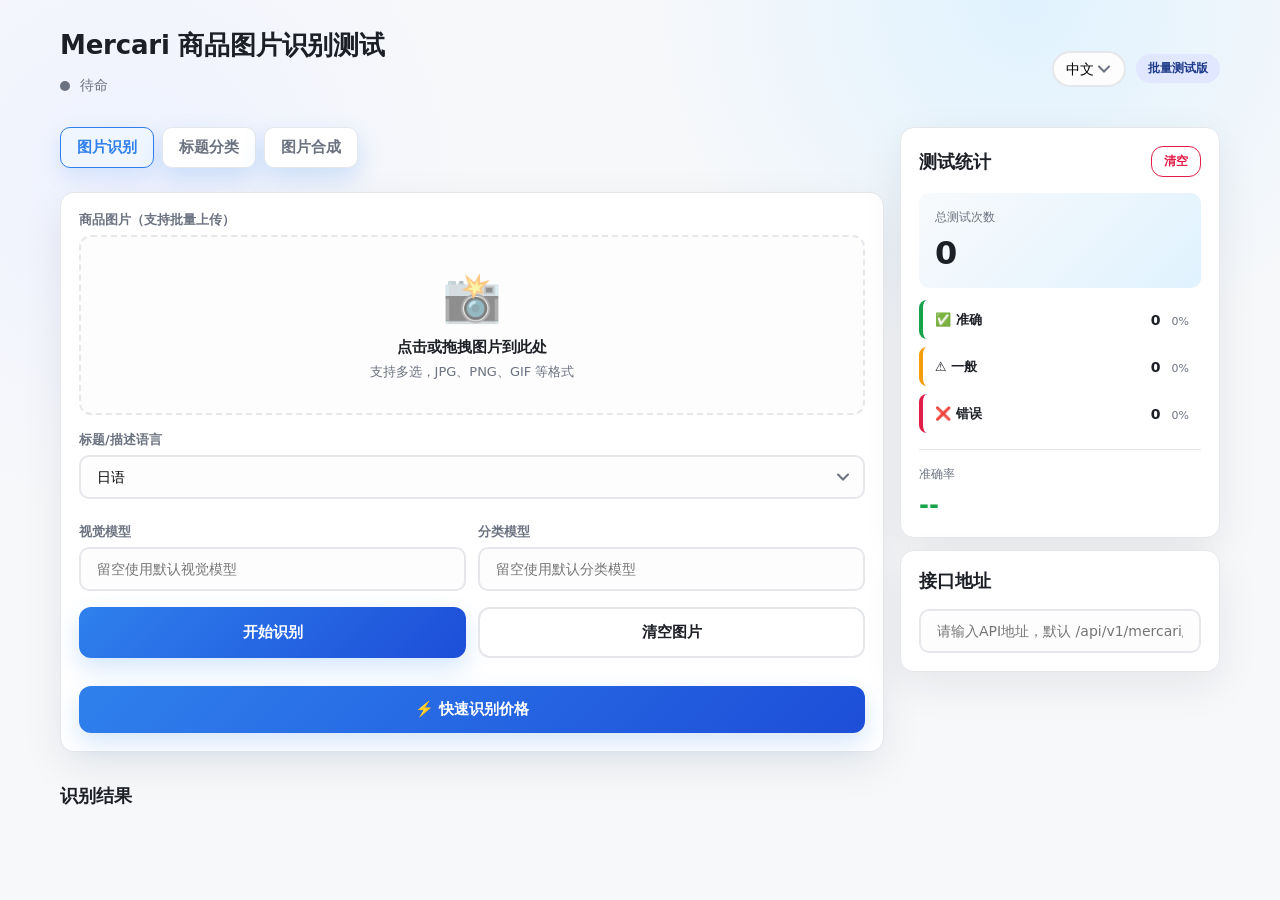
==== web/index.html @ 710b2f24 "feat: fast price-only API, server-hosted test UI, faster classification - Add a standalone price lin" ====
<!DOCTYPE html>
<html lang="ja">
  <head>
    <meta charset="UTF-8" />
    <meta name="viewport" content="width=device-width, initial-scale=1.0" />
    <title>Mercari 商品画像識別テスター</title>
    <style>
      :root {
        --bg: #f7f8fa;
        --card: #ffffff;
        --text: #1c1f25;
        --muted: #6b7280;
        --accent: #2f80ed;
        --border: #e5e7eb;
        --danger: #e11d48;
        --success: #16a34a;
        --warning: #f59e0b;
        --shadow: 0 14px 40px rgba(15, 23, 42, 0.08);
      }

      * {
        box-sizing: border-box;
      }

      body {
        margin: 0;
        background: radial-gradient(circle at 10% 20%, #eef2ff 0, transparent 25%),
          radial-gradient(circle at 80% 0%, #e0f2fe 0, transparent 28%),
          var(--bg);
        color: var(--text);
        font-family: "Inter", "Noto Sans JP", system-ui, -apple-system, sans-serif;
        min-height: 100vh;
      }

      .page {
        max-width: 1200px;
        margin: 0 auto;
        padding: 28px 20px 40px;
      }

      header {
        display: flex;
        justify-content: space-between;
        align-items: center;
        gap: 12px;
        margin-bottom: 18px;
        flex-wrap: wrap;
      }

      header > div:first-child {
        min-width: 0;
      }

      h1 {
        margin: 0;
        font-size: 26px;
        letter-spacing: -0.2px;
      }

      .pill {
        background: #e0e7ff;
        color: #1e3a8a;
        padding: 6px 12px;
        border-radius: 999px;
        font-size: 12px;
        font-weight: 600;
        letter-spacing: 0.1px;
      }

      .main-layout {
        display: grid;
        grid-template-columns: 1fr 320px;
        gap: 16px;
      }

      .main-layout > .grid {
        align-content: start;
      }

      @media (max-width: 1024px) {
        .main-layout {
          grid-template-columns: 1fr;
        }

        .stats-panel {
          position: static;
          top: auto;
        }

        .result-stats {
          gap: 6px 8px;
        }

        .result-stats > span {
          display: inline-flex;
          align-items: center;
          gap: 4px;
          padding: 4px 8px;
          background: #f1f5f9;
          border-radius: 6px;
          font-weight: 500;
          white-space: nowrap;
          line-height: 1.35;
        }
      }

      .card {
        background: var(--card);
        border: 1px solid var(--border);
        border-radius: 14px;
        padding: 18px;
        box-shadow: var(--shadow);
      }

      .tab-bar {
        display: flex;
        flex-wrap: wrap;
        gap: 8px;
        margin-bottom: 8px;
      }

      .tab-btn {
        border: 1px solid var(--border);
        background: white;
        color: var(--muted);
        padding: 10px 16px;
        border-radius: 10px;
        font-weight: 700;
        cursor: pointer;
        transition: all 0.15s ease;
        width: auto;
        flex: 0 0 auto;
        white-space: nowrap;
      }

      .tab-btn.active {
        border-color: var(--accent);
        color: var(--accent);
        background: #eff6ff;
        box-shadow: 0 8px 20px rgba(47, 128, 237, 0.15);
      }

      .tab-btn:hover {
        border-color: var(--accent);
        color: var(--accent);
      }

      .hidden {
        display: none !important;
      }

      .grid {
        display: grid;
        gap: 16px;
      }

      .controls {
        display: grid;
        grid-template-columns: 1fr;
        gap: 12px;
      }

      label {
        display: block;
        font-size: 13px;
        font-weight: 600;
        color: var(--muted);
        margin-bottom: 6px;
      }

      /* 改进的文件上传区域 - 支持批量 */
      .upload-area {
        position: relative;
        border: 2px dashed var(--border);
        border-radius: 12px;
        padding: 32px 20px;
        text-align: center;
        background: #fdfdfd;
        transition: all 0.2s ease;
        cursor: pointer;
      }

      .upload-area:hover {
        border-color: var(--accent);
        background: #f8faff;
      }

      .upload-area.drag-over {
        border-color: var(--accent);
        background: #eff6ff;
        transform: scale(1.02);
      }

      .upload-icon {
        font-size: 48px;
        margin-bottom: 12px;
        opacity: 0.5;
      }

      .upload-text {
        font-size: 15px;
        color: var(--text);
        font-weight: 600;
        margin-bottom: 6px;
      }

      .upload-hint {
        font-size: 13px;
        color: var(--muted);
      }

      input[type="file"] {
        position: absolute;
        inset: 0;
        opacity: 0;
        cursor: pointer;
      }

      /* 批量预览网格 */
      .preview-grid {
        display: grid;
        grid-template-columns: repeat(auto-fill, minmax(140px, 1fr));
        gap: 12px;
        max-height: 300px;
        overflow-y: auto;
        padding: 2px;
      }

      .preview-item {
        position: relative;
        border: 2px solid #e0f2fe;
        border-radius: 10px;
        overflow: hidden;
        background: white;
        transition: all 0.2s ease;
      }

      .preview-item:hover {
        transform: translateY(-2px);
        box-shadow: 0 4px 12px rgba(0, 0, 0, 0.1);
      }

      .preview-item.processing {
        border-color: var(--accent);
        animation: borderPulse 1.5s infinite;
      }

      .preview-item.success {
        border-color: var(--success);
      }

      .preview-item.error {
        border-color: var(--danger);
      }

      .structured-error { color: var(--danger); display: block; }
      .structured-error-header { font-weight: 600; margin-bottom: 6px; }
      .structured-error-details summary { cursor: pointer; font-size: 13px; color: var(--muted); margin-top: 4px; }
      .structured-error-details .attempt-row { font-family: ui-monospace, SFMono-Regular, Menlo, monospace; font-size: 12px; padding: 6px 0; border-bottom: 1px dashed var(--border); }
      .structured-error-details .attempt-row:last-child { border-bottom: none; }
      .structured-error-details .attempt-msg { color: var(--muted); margin-top: 2px; white-space: pre-wrap; word-break: break-word; }
      .attempt-kind.request_failed { color: var(--danger); }
      .attempt-kind.parse_failed { color: #d97706; }
      .attempt-kind.budget_exhausted { color: var(--muted); }
      .attempt-kind.ok { color: var(--success); }

      @keyframes borderPulse {
        0%, 100% { border-color: var(--accent); }
        50% { border-color: #93c5fd; }
      }

      .preview-item img {
        width: 100%;
        height: 140px;
        object-fit: cover;
      }

      .preview-item .info {
        padding: 8px;
        font-size: 11px;
        color: var(--muted);
        text-align: left;
        white-space: nowrap;
        overflow: hidden;
        text-overflow: ellipsis;
      }

      .preview-item .status-badge {
        position: absolute;
        top: 6px;
        right: 6px;
        padding: 4px 8px;
        border-radius: 6px;
        font-size: 11px;
        font-weight: 600;
        background: rgba(255, 255, 255, 0.95);
        box-shadow: 0 2px 8px rgba(0, 0, 0, 0.1);
      }

      .preview-item .remove-btn {
        position: absolute;
        top: 6px;
        left: 6px;
        width: 24px;
        height: 24px;
        padding: 0;
        border-radius: 50%;
        background: rgba(255, 255, 255, 0.95);
        color: var(--danger);
        font-size: 16px;
        line-height: 1;
        cursor: pointer;
        border: none;
        box-shadow: 0 2px 8px rgba(0, 0, 0, 0.1);
      }

      /* 改进的输入框样式 */
      select,
      input[type="text"] {
        width: 100%;
        padding: 12px 16px;
        border: 2px solid var(--border);
        border-radius: 10px;
        background: #fdfdfd;
        font-size: 14px;
        transition: all 0.2s ease;
        font-family: inherit;
      }

      select:focus,
      input[type="text"]:focus {
        outline: none;
        border-color: var(--accent);
        background-color: white;
        box-shadow: 0 0 0 3px rgba(47, 128, 237, 0.1);
      }

      select {
        appearance: none;
        background-image: url("data:image/svg+xml,%3Csvg width='12' height='8' viewBox='0 0 12 8' fill='none' xmlns='http://www.w3.org/2000/svg'%3E%3Cpath d='M1 1.5L6 6.5L11 1.5' stroke='%236b7280' stroke-width='2' stroke-linecap='round'/%3E%3C/svg%3E");
        background-repeat: no-repeat;
        background-position: right 14px center;
        padding-right: 40px;
      }

      button {
        width: 100%;
        border: none;
        background: linear-gradient(135deg, var(--accent), #1d4ed8);
        color: white;
        padding: 14px 16px;
        border-radius: 12px;
        font-size: 15px;
        font-weight: 700;
        cursor: pointer;
        transition: transform 0.08s ease, box-shadow 0.08s ease;
        box-shadow: 0 10px 25px rgba(47, 128, 237, 0.2);
      }

      button:disabled {
        opacity: 0.7;
        cursor: not-allowed;
      }

      button:not(:disabled):hover {
        transform: translateY(-2px);
        box-shadow: 0 12px 32px rgba(47, 128, 237, 0.28);
      }

      button.secondary {
        background: white;
        color: var(--text);
        border: 2px solid var(--border);
        box-shadow: none;
      }

      button.secondary:hover {
        background: #f8fafc;
      }

      /* 统计面板 */
      .stats-panel {
        position: sticky;
        top: 20px;
      }

      .stats-header {
        display: flex;
        justify-content: space-between;
        align-items: center;
        margin-bottom: 16px;
      }

      .stats-header h2 {
        margin: 0;
        font-size: 18px;
      }

      .clear-btn {
        width: auto;
        padding: 6px 12px;
        font-size: 12px;
        background: transparent;
        color: var(--danger);
        border: 1px solid var(--danger);
        box-shadow: none;
      }

      .stat-card {
        padding: 16px;
        border-radius: 10px;
        background: linear-gradient(135deg, #f8fafc 0%, #e0f2fe 100%);
        margin-bottom: 12px;
      }

      .stat-label {
        font-size: 12px;
        color: var(--muted);
        margin-bottom: 8px;
      }

      .stat-value {
        font-size: 32px;
        font-weight: 700;
        color: var(--text);
      }

      .stat-breakdown {
        display: grid;
        gap: 8px;
        margin-top: 12px;
      }

      .stat-item {
        display: flex;
        justify-content: space-between;
        align-items: center;
        padding: 10px 12px;
        background: white;
        border-radius: 8px;
        border-left: 4px solid;
      }

      .stat-item.accurate {
        border-left-color: var(--success);
      }

      .stat-item.moderate {
        border-left-color: var(--warning);
      }

      .stat-item.inaccurate {
        border-left-color: var(--danger);
      }

      .stat-item-label {
        font-size: 13px;
        font-weight: 600;
      }

      .stat-item-value {
        font-size: 14px;
        font-weight: 700;
      }

      .stat-item-percent {
        font-size: 11px;
        color: var(--muted);
        margin-left: 6px;
      }

      /* 进度条 */
      .progress-bar {
        width: 100%;
        height: 8px;
        background: #e5e7eb;
        border-radius: 999px;
        overflow: hidden;
        margin-top: 8px;
      }

      .progress-fill {
        height: 100%;
        background: linear-gradient(90deg, var(--accent), #1d4ed8);
        transition: width 0.3s ease;
      }

      /* 结果卡片 */
      .results-section {
        margin-top: 16px;
      }

      .result-card {
        border: 2px solid var(--border);
        border-radius: 12px;
        padding: 16px;
        margin-bottom: 12px;
        background: white;
        transition: all 0.2s ease;
      }

      .result-card:hover {
        box-shadow: 0 4px 12px rgba(0, 0, 0, 0.08);
      }

      .result-header {
        display: flex;
        gap: 16px;
        margin-bottom: 16px;
      }

      .result-image {
        width: 120px;
        height: 120px;
        border-radius: 8px;
        object-fit: cover;
        border: 2px solid #e5e7eb;
        flex-shrink: 0;
      }

      .result-meta {
        flex: 1;
      }

      .result-filename {
        font-size: 16px;
        font-weight: 600;
        margin-bottom: 8px;
        color: var(--text);
      }

      .result-stats {
        display: flex;
        flex-wrap: wrap;
        gap: 6px 16px;
        font-size: 12px;
        color: var(--muted);
        margin-bottom: 12px;
      }

      /* 结构化数据展示 */
      .result-structured {
        background: #f8fafc;
        border-radius: 10px;
        padding: 16px;
        margin-bottom: 12px;
      }

      .regenerate-panel {
        margin-top: 18px;
        padding-top: 18px;
        border-top: 1px solid var(--border);
        display: grid;
        gap: 12px;
      }

      .regenerate-panel textarea {
        width: 100%;
        min-height: 72px;
        resize: vertical;
        font-family: inherit;
        font-size: 13px;
        line-height: 1.5;
        border: 1px solid var(--border);
        border-radius: 8px;
        padding: 10px 12px;
        background: #fff;
        color: var(--text);
        display: block;
        margin-top: 4px;
      }

      .regenerate-actions {
        display: flex;
        align-items: center;
        gap: 12px;
        flex-wrap: wrap;
        margin-top: 2px;
      }

      .regenerate-actions button {
        width: auto;
      }

      .regenerate-message {
        font-size: 12px;
        color: var(--muted);
      }

      .regenerate-message.error {
        color: var(--danger);
      }

      .field-group {
        margin-bottom: 16px;
      }

      .field-group:last-child {
        margin-bottom: 0;
      }

      .field-label {
        font-size: 11px;
        font-weight: 700;
        color: var(--muted);
        text-transform: uppercase;
        letter-spacing: 0.5px;
        margin-bottom: 6px;
      }

      .field-value {
        font-size: 14px;
        color: var(--text);
        line-height: 1.6;
        background: white;
        padding: 10px 12px;
        border-radius: 6px;
        border: 1px solid var(--border);
      }

      .field-value.large {
        font-size: 18px;
        font-weight: 600;
      }

      .field-value.multiline {
        white-space: pre-wrap;
      }

      .description-sections {
        display: grid;
        gap: 10px;
      }

      .description-section {
        display: grid;
        gap: 6px;
      }

      .description-section .section-title {
        font-size: 11px;
        font-weight: 700;
        color: var(--muted);
        text-transform: uppercase;
        letter-spacing: 0.5px;
      }

      .tags-container {
        display: flex;
        flex-wrap: wrap;
        gap: 6px;
      }

      .tag {
        display: inline-block;
        padding: 6px 12px;
        background: white;
        border: 1px solid var(--border);
        border-radius: 6px;
        font-size: 13px;
        color: var(--text);
        max-width: 100%;
        overflow-wrap: anywhere;
      }

      .tag.primary {
        background: #dbeafe;
        border-color: #3b82f6;
        color: #1e40af;
        font-weight: 600;
      }

      /* 展开/收起按钮 */
      .toggle-json {
        display: inline-flex;
        align-items: center;
        gap: 6px;
        padding: 6px 12px;
        font-size: 12px;
        color: var(--accent);
        background: transparent;
        border: 1px solid var(--accent);
        border-radius: 6px;
        cursor: pointer;
        margin-bottom: 12px;
        width: auto;
        box-shadow: none;
      }

      .toggle-json:hover {
        background: #eff6ff;
      }

      .raw-json {
        display: none;
        font-family: "JetBrains Mono", monospace;
        font-size: 12px;
        background: #0b1220;
        color: #d7e1ff;
        padding: 12px;
        border-radius: 8px;
        max-height: 300px;
        overflow-y: auto;
        margin-top: 8px;
        line-height: 1.6;
      }

      .raw-json.show {
        display: block;
      }

      /* 文本域（合成 tab 使用） */
      textarea {
        width: 100%;
        padding: 10px 12px;
        font-size: 14px;
        font-family: inherit;
        color: var(--text);
        background: white;
        border: 1px solid var(--border);
        border-radius: 8px;
        resize: vertical;
        line-height: 1.5;
      }

      textarea:focus {
        outline: none;
        border-color: var(--accent);
        box-shadow: 0 0 0 3px rgba(47, 128, 237, 0.15);
      }

      /* 合成结果对比布局 */
      .showcase-compare {
        display: grid;
        grid-template-columns: 1fr 1fr;
        gap: 12px;
      }

      @media (max-width: 720px) {
        .showcase-compare {
          grid-template-columns: 1fr;
        }
      }

      .showcase-compare-tile {
        background: #f8fafc;
        border: 1px solid var(--border);
        border-radius: 10px;
        padding: 12px;
        text-align: center;
      }

      .showcase-compare-tile .label {
        font-size: 11px;
        font-weight: 700;
        color: var(--muted);
        text-transform: uppercase;
        letter-spacing: 0.5px;
        margin-bottom: 8px;
      }

      .showcase-compare-tile img {
        max-width: 100%;
        max-height: 380px;
        border-radius: 8px;
        background: white;
        border: 1px solid var(--border);
      }

      .showcase-compare-tile img.zoomable {
        cursor: zoom-in;
        transition: transform 0.18s ease, box-shadow 0.18s ease;
      }

      .showcase-compare-tile img.zoomable:hover {
        transform: translateY(-1px);
        box-shadow: 0 8px 22px rgba(15, 23, 42, 0.12);
      }

      .image-lightbox {
        position: fixed;
        inset: 0;
        background: rgba(15, 23, 42, 0.82);
        display: none;
        align-items: center;
        justify-content: center;
        z-index: 1000;
        padding: 24px;
        cursor: zoom-out;
        opacity: 0;
        transition: opacity 0.18s ease;
      }

      .image-lightbox.show {
        display: flex;
        opacity: 1;
      }

      .image-lightbox img {
        max-width: 100%;
        max-height: 100%;
        border-radius: 10px;
        box-shadow: 0 20px 60px rgba(0, 0, 0, 0.5);
        cursor: default;
      }

      .image-lightbox-close {
        position: absolute;
        top: 16px;
        right: 20px;
        width: 40px;
        height: 40px;
        border-radius: 50%;
        background: rgba(255, 255, 255, 0.12);
        color: white;
        border: none;
        font-size: 22px;
        line-height: 1;
        cursor: pointer;
        display: flex;
        align-items: center;
        justify-content: center;
        transition: background 0.15s ease;
      }

      .image-lightbox-close:hover {
        background: rgba(255, 255, 255, 0.24);
      }

      .showcase-meta-tags {
        display: flex;
        flex-wrap: wrap;
        gap: 6px;
        margin-top: 12px;
      }

      /* 评价按钮组 */
      .rating-section {
        border-top: 1px solid var(--border);
        padding-top: 16px;
        margin-top: 16px;
      }

      .rating-buttons {
        display: grid;
        grid-template-columns: repeat(3, 1fr);
        gap: 8px;
        margin-top: 8px;
      }

      .rating-btn {
        width: 100%;
        padding: 10px 12px;
        font-size: 13px;
        font-weight: 600;
        border-radius: 8px;
        border: 2px solid;
        background: white;
        cursor: pointer;
        transition: all 0.2s ease;
      }

      .rating-btn.accurate {
        border-color: var(--success);
        color: var(--success);
      }

      .rating-btn.accurate:hover,
      .rating-btn.accurate.active {
        background: var(--success);
        color: white;
      }

      .rating-btn.moderate {
        border-color: var(--warning);
        color: var(--warning);
      }

      .rating-btn.moderate:hover,
      .rating-btn.moderate.active {
        background: var(--warning);
        color: white;
      }

      .rating-btn.inaccurate {
        border-color: var(--danger);
        color: var(--danger);
      }

      .rating-btn.inaccurate:hover,
      .rating-btn.inaccurate.active {
        background: var(--danger);
        color: white;
      }

      .spinner {
        display: inline-block;
        width: 16px;
        height: 16px;
        border: 3px solid rgba(255, 255, 255, 0.3);
        border-top-color: white;
        border-radius: 50%;
        animation: spin 0.8s linear infinite;
      }

      @keyframes spin {
        to { transform: rotate(360deg); }
      }

      .status {
        display: flex;
        align-items: center;
        gap: 10px;
        font-size: 14px;
        color: var(--muted);
      }

      .dot {
        width: 10px;
        height: 10px;
        border-radius: 50%;
        background: var(--muted);
        transition: all 0.3s ease;
      }

      .dot.live {
        background: var(--accent);
        box-shadow: 0 0 12px rgba(47, 128, 237, 0.6);
        animation: pulse 1.2s ease-in-out infinite;
      }

      @keyframes pulse {
        0%, 100% {
          transform: scale(0.95);
          opacity: 0.7;
        }
        50% {
          transform: scale(1.3);
          opacity: 1;
        }
      }

      .controls-row {
        display: grid;
        grid-template-columns: repeat(auto-fit, minmax(220px, 1fr));
        gap: 12px;
      }

      .models-row {
        display: grid;
        grid-template-columns: repeat(auto-fit, minmax(220px, 1fr));
        gap: 12px;
        margin-top: 8px;
      }

      @media (max-width: 640px) {
        .page {
          padding: 16px 12px 32px;
        }

        h1 {
          font-size: 20px;
        }

        header {
          margin-bottom: 12px;
        }

        .card {
          padding: 14px;
          border-radius: 12px;
        }

        .tab-btn {
          padding: 8px 12px;
          font-size: 13px;
        }

        .controls-row,
        .models-row {
          grid-template-columns: 1fr;
        }

        .upload-area {
          padding: 22px 14px;
        }

        .upload-icon {
          font-size: 36px;
          margin-bottom: 8px;
        }

        .upload-text {
          font-size: 14px;
        }

        .preview-grid {
          grid-template-columns: repeat(auto-fill, minmax(108px, 1fr));
          gap: 8px;
        }

        .preview-item img {
          height: 108px;
        }

        .result-card {
          padding: 14px;
        }

        .result-header {
          gap: 12px;
          margin-bottom: 12px;
        }

        .result-image {
          width: 84px;
          height: 84px;
          border-radius: 8px;
        }

        .result-filename {
          font-size: 14px;
          word-break: break-all;
        }

        .result-structured {
          padding: 12px;
        }

        .field-value {
          font-size: 13px;
          padding: 9px 10px;
        }

        .field-value.large {
          font-size: 16px;
        }

        .rating-btn {
          padding: 9px 4px;
          font-size: 12px;
        }

        .stat-value {
          font-size: 26px;
        }

        .stats-header h2 {
          font-size: 16px;
        }
      }
    </style>
  </head>
  <body>
    <div class="page">
      <header>
        <div>
          <h1 id="page-title">Mercari 商品图片识别测试</h1>
          <p class="status">
            <span class="dot" id="status-dot"></span>
            <span id="status-text">待命</span>
          </p>
        </div>
        <div style="display: flex; align-items: center; gap: 10px;">
          <div>
            <select id="ui-language" style="width: auto; padding: 8px 30px 8px 12px; border-radius: 999px;">
              <option value="zh" selected>中文</option>
              <option value="ja">日语</option>
            </select>
          </div>
          <span class="pill" id="beta-pill">批量测试版</span>
        </div>
      </header>

      <div class="main-layout">
        <!-- 左侧主要内容 -->
        <div class="grid">
          <div class="tab-bar">
            <button class="tab-btn active" id="tab-image">图片识别</button>
            <button class="tab-btn" id="tab-title">标题分类</button>
            <button class="tab-btn" id="tab-showcase">图片合成</button>
          </div>

          <div class="card grid" id="image-card">
            <!-- 批量文件上传 -->
            <div>
              <label id="upload-label">商品图片（支持批量上传）</label>
              <div class="upload-area" id="upload-area">
                <div class="upload-icon">📸</div>
                <div class="upload-text" id="upload-text">点击或拖拽图片到此处</div>
                <div class="upload-hint" id="upload-hint">支持多选，JPG、PNG、GIF 等格式</div>
                <input type="file" id="image" accept="image/*" multiple />
              </div>
            </div>

            <!-- 批量预览 -->
            <div id="preview-container" style="display: none">
              <label id="preview-label">已选择 <span id="file-count">0</span> 张图片</label>
              <div class="preview-grid" id="preview-grid"></div>
            </div>

            <!-- 配置选项 -->
            <div class="controls-row">
              <div>
                <label for="language" id="output-language-label">标题/描述语言</label>
                <select id="language">
                  <option value="ja" selected id="lang-opt-ja">日语</option>
                  <option value="en" id="lang-opt-en">英语</option>
                  <option value="zh" id="lang-opt-zh">简体中文</option>
                </select>
              </div>
            </div>

            <div class="models-row">
              <div>
                <label for="vision-model" id="vision-model-label">视觉模型</label>
                <input type="text" id="vision-model" value="" placeholder="留空使用默认视觉模型" />
              </div>
              <div>
                <label for="category-model" id="category-model-label">分类模型</label>
                <input type="text" id="category-model" value="" placeholder="留空使用默认分类模型" />
              </div>
            </div>

            <!-- 操作按钮 -->
            <div style="display: grid; grid-template-columns: 1fr 1fr; gap: 12px;">
              <button id="submit-btn">
                <span id="button-text">开始识别</span>
              </button>
              <button class="secondary" id="clear-files-btn">清空图片</button>
            </div>
            <button id="price-btn" style="width: 100%; margin-top: 12px;">
              <span id="price-button-text">⚡ 快速识别价格</span>
            </button>

            <!-- 进度显示 -->
            <div id="progress-section" style="display: none;">
              <label id="progress-label">处理进度</label>
              <div style="display: flex; justify-content: space-between; font-size: 13px; margin-bottom: 8px;">
                <span id="progress-text">0 / 0</span>
                <span id="progress-percent">0%</span>
              </div>
              <div class="progress-bar">
                <div class="progress-fill" id="progress-fill" style="width: 0%"></div>
              </div>
            </div>
          </div>

          <div class="card grid hidden" id="title-card">
            <div style="display: flex; justify-content: space-between; align-items: center; gap: 12px;">
              <h2 id="title-card-heading" style="margin: 0; font-size: 18px;">商品标题分类测试</h2>
              <span class="pill" id="title-card-pill">NEW</span>
            </div>

            <div class="controls-row">
              <div>
                <label for="title-input" id="title-input-label">商品标题</label>
                <input type="text" id="title-input" placeholder="タイトルを入力してください" />
              </div>
              <div>
                <label for="title-language" id="title-language-label">标题语言</label>
                <select id="title-language">
                  <option value="ja" selected id="title-lang-ja">日语</option>
                  <option value="en" id="title-lang-en">英语</option>
                  <option value="zh" id="title-lang-zh">中文</option>
                </select>
              </div>
            </div>

            <div class="controls-row">
              <div>
                <label for="image-url" id="image-url-label">图片 URL（可选，用于兜底）</label>
                <input type="text" id="image-url" placeholder="https://example.com/item.jpg" />
              </div>
              <div>
                <label for="title-api-endpoint" id="title-api-label">接口地址</label>
                <input
                  type="text"
                  id="title-api-endpoint"
                  value=""
                  placeholder="默认 /api/v1/mercari/title/analyze"
                />
              </div>
            </div>

            <div style="display: grid; grid-template-columns: 1fr 1fr; gap: 12px;">
              <button id="title-submit-btn">
                <span id="title-button-text">发送请求</span>
              </button>
              <button class="secondary" id="title-clear-btn">重置</button>
            </div>

            <div class="results-section" style="margin-top: 10px;">
              <h3 id="title-result-heading" style="margin: 0 0 8px 0;">分类结果</h3>
              <div id="title-result"></div>
            </div>
          </div>

          <div class="card grid hidden" id="showcase-card">
            <div style="display: flex; justify-content: space-between; align-items: center; gap: 12px;">
              <h2 id="showcase-card-heading" style="margin: 0; font-size: 18px;">商品效果展示图生成</h2>
              <span class="pill" id="showcase-card-pill">图生图</span>
            </div>

            <div>
              <label id="showcase-upload-label">商品原图（单张）</label>
              <div class="upload-area" id="showcase-upload-area">
                <div class="upload-icon">🎨</div>
                <div class="upload-text" id="showcase-upload-text">点击或拖拽商品图到此处</div>
                <div class="upload-hint" id="showcase-upload-hint">仅支持单张图片，JPG/PNG/WEBP</div>
                <input type="file" id="showcase-image" accept="image/*" />
              </div>
            </div>

            <div id="showcase-preview-container" style="display: none">
              <label id="showcase-preview-label">原图预览</label>
              <div class="preview-grid" id="showcase-preview-grid" style="grid-template-columns: 200px;"></div>
            </div>

            <div>
              <label for="showcase-prompt-hint" id="showcase-prompt-hint-label">提示词补充（可选）</label>
              <textarea id="showcase-prompt-hint" rows="3" placeholder="例如：sunlit Tokyo street, golden hour"></textarea>
            </div>

            <div class="controls-row">
              <div>
                <label for="showcase-api-endpoint" id="showcase-api-label">接口地址</label>
                <input type="text" id="showcase-api-endpoint" value="" placeholder="默认 /api/v1/showcase/generate" />
              </div>
              <div>
                <label for="showcase-model-input" id="showcase-model-input-label">合成模型（留空使用默认）</label>
                <input type="text" id="showcase-model-input" placeholder="留空使用服务端默认模型" />
              </div>
            </div>

            <div style="display: grid; grid-template-columns: 1fr 1fr; gap: 12px;">
              <button id="showcase-submit-btn">
                <span id="showcase-button-text">开始生成</span>
              </button>
              <button class="secondary" id="showcase-clear-btn">重置</button>
            </div>

            <div class="results-section" style="margin-top: 10px;">
              <h3 id="showcase-result-heading" style="margin: 0 0 8px 0;">合成结果</h3>
              <div id="showcase-result"></div>
            </div>
          </div>

          <!-- 结果列表 -->
          <div class="results-section" id="image-results-section">
            <h2 id="results-title" style="margin: 0 0 12px 0; font-size: 18px;">识别结果</h2>
            <div id="results-list"></div>
          </div>
        </div>

        <!-- 右侧统计面板 -->
        <div class="stats-panel">
          <div class="card">
            <div class="stats-header">
              <h2 id="stats-title">测试统计</h2>
              <button class="clear-btn" id="clear-stats-btn">清空</button>
            </div>

            <div class="stat-card">
              <div class="stat-label" id="total-tests-label">总测试次数</div>
              <div class="stat-value" id="total-count">0</div>
            </div>

            <div class="stat-breakdown">
              <div class="stat-item accurate">
                <span class="stat-item-label" id="accurate-label">✅ 准确</span>
                <div>
                  <span class="stat-item-value" id="accurate-count">0</span>
                  <span class="stat-item-percent" id="accurate-percent">0%</span>
                </div>
              </div>
              <div class="stat-item moderate">
                <span class="stat-item-label" id="moderate-label">⚠️ 一般</span>
                <div>
                  <span class="stat-item-value" id="moderate-count">0</span>
                  <span class="stat-item-percent" id="moderate-percent">0%</span>
                </div>
              </div>
              <div class="stat-item inaccurate">
                <span class="stat-item-label" id="inaccurate-label">❌ 错误</span>
                <div>
                  <span class="stat-item-value" id="inaccurate-count">0</span>
                  <span class="stat-item-percent" id="inaccurate-percent">0%</span>
                </div>
              </div>
            </div>

            <div style="margin-top: 16px; padding-top: 16px; border-top: 1px solid var(--border);">
              <div class="stat-label" id="accuracy-label">准确率</div>
              <div class="stat-value" style="font-size: 24px; color: var(--success);" id="accuracy-rate">--</div>
            </div>
          </div>

          <div class="card" style="margin-top: 12px;">
            <div class="stats-header">
              <h2 id="api-title">接口地址</h2>
            </div>
            <input
              type="text"
              id="api-endpoint"
              value=""
              placeholder="请输入API地址，默认 /api/v1/mercari/image/analyze"
            />
          </div>
        </div>
      </div>
    </div>

    <script>
      const translations = {
        zh: {
          documentTitle: "Mercari 商品图片识别测试",
          pageTitle: "Mercari 商品图片识别测试",
          betaPill: "批量测试版",
          uiLanguageLabel: "界面语言",
          uiLangZh: "中文",
          uiLangJa: "日语",
          statusIdle: "待命",
          statusProcessing: "批量处理中...",
          statusDone: "完成",
          uploadLabel: "商品图片（支持批量上传）",
          uploadText: "点击或拖拽图片到此处",
          uploadHint: "支持多选，JPG、PNG、GIF 等格式",
          previewLabel: "已选择 {count} 张图片",
          outputLanguageLabel: "标题/描述语言",
          outputLangJa: "日语",
          outputLangEn: "英语",
          outputLangZh: "简体中文",
          visionModelLabel: "视觉模型",
          visionModelPlaceholder: "留空使用默认视觉模型",
          categoryModelLabel: "分类模型",
          categoryModelPlaceholder: "留空使用默认分类模型",
          startButton: "开始识别",
          clearImages: "清空图片",
          priceButton: "⚡ 快速识别价格",
          pricingButton: "识别价格中...",
          progressLabel: "处理进度",
          resultsTitle: "识别结果",
          statsTitle: "测试统计",
          clearStats: "清空",
          totalTestsLabel: "总测试次数",
          statAccurate: "✅ 准确",
          statModerate: "⚠️ 一般",
          statInaccurate: "❌ 错误",
          accuracyLabel: "准确率",
          apiTitle: "接口地址",
          apiPlaceholder: "请输入API地址，默认 /api/v1/mercari/image/analyze",
          alertNoFiles: "请先选择图片",
          alertNoEndpoint: "请填写接口地址",
          uploadCompressed: "已压缩上传：{uploadSize}（原始 {originalSize}）",
          processingButton: "处理中...",
          statusBadgeProcessing: "处理中...",
          badgeSuccess: "✓ 完成",
          badgeFail: "✗ 失败",
          badgeError: "✗ 错误",
          statusProcessingText: "批量处理中...",
          statusDoneText: "完成",
          resultSuccess: "成功",
          resultFail: "失败",
          fieldStatus: "状态",
          productDataPending: "商品数据仍在生成中，正在轮询完整结果...",
          timingTotal: "总耗时",
          timingPrice: "价格接口",
          timingClassification: "分类接口",
          timingProductData: "商品数据接口",
          timingProductDataPrimary: "主模型耗时",
          timingProductDataFallback: "保底模型耗时",
          productDataSourceLabel: "商品数据来源",
          productDataSourcePrimary: "主模型",
          productDataSourceFallback: "保底模型",
          regenerateNotesLabel: "重新生成补充信息",
          regenerateNotesPlaceholder: "例如：成色为目立つ傷なし、明らか同款、意大利真皮、关键词等",
          regenerateButton: "重新生成商品数据",
          regeneratingButton: "重新生成中...",
          regenerateSuccess: "已更新商品数据",
          regenerateError: "重新生成失败",
          regenerateNoFiles: "缺少原始上传图片，无法重新生成",
          fieldTitle: "📝 标题",
          fieldDescription: "📄 描述",
          descSectionDetails: "商品详情",
          descSectionIntro: "商品介绍 / 型号说明",
          descSectionRecommendation: "推荐语",
          descSectionKeywords: "搜索关键词",
          descDetailBrand: "品牌",
          descDetailProductName: "商品名",
          descDetailModelNumber: "型号",
          descDetailTarget: "适用对象",
          descDetailColor: "颜色",
          descDetailSize: "尺寸",
          descDetailWeight: "重量",
          descDetailCondition: "成色",
          descEmpty: "—",
          fieldCategory: "🏷️ 分类",
          fieldBestCategory: "🏷️ 最佳分类路径",
          fieldCategoryCandidates: "🏷️ 分类候选",
          unknownCategory: "未知分类",
          idRakuten: "Rakuten ID",
          idMercari: "Mercari ID",
          idRakuma: "Rakuma ID",
          idZenplus: "ZenPlus ID",
          pathMercari: "Mercari Path",
          pathRakuma: "Rakuma Path",
          pathZenplus: "ZenPlus Path",
          fieldBrand: "🔖 品牌",
          unknownBrand: "未知品牌",
          fieldPriceSingle: "💰 建议价格",
          fieldImagePrice: "💰 图片标价",
          fieldImageTaxIncludedPrice: "💰 图片税后价",
          fieldPriceList: "💰 价格预测",
          priceCandidateLabel: "候选",
          priceNone: "暂无价格",
          priceFailed: "预测失败或无结果",
          fieldCondition: "📦 商品状态",
          fieldShipping: "🚚 配送方式",
          noStructuredData: "无结构化数据",
          toggleShowJson: "查看原始 JSON",
          toggleHideJson: "隐藏原始 JSON",
          tabImage: "图片识别",
          tabTitle: "标题分类",
          ratingLabel: "评价识别结果：",
          ratingAccurate: "✅ 准确",
          ratingModerate: "⚠️ 一般",
          ratingInaccurate: "❌ 错误",
          confirmClearStats: "确定要清空所有测试统计数据吗？",
          warnDefaults: "无法获取默认模型",
          jsonParseFailed: "JSON parse failed",
          titleCardHeading: "商品标题分类测试",
          titleCardPill: "标题→分类",
          titleInputLabel: "商品标题",
          titleInputPlaceholder: "请输入商品标题",
          titleLanguageLabel: "标题语言",
          titleImageUrlLabel: "图片 URL（可选，用于兜底）",
          titleImageUrlPlaceholder: "https://example.com/item.jpg",
          titleApiLabel: "接口地址",
          titleApiPlaceholder: "默认 /api/v1/mercari/title/analyze",
          titleSubmitButton: "发送请求",
          titleProcessingButton: "请求中...",
          titleClearButton: "重置",
          titleResultHeading: "分类结果",
          titleBestPath: "🏷️ 最佳分类路径",
          titleAlternatives: "候选分类路径",
          titleNoAlternatives: "暂无候选",
          alertNoTitle: "请填写商品标题",
          titleError: "请求失败",
          tabShowcase: "图片合成",
          showcaseCardHeading: "商品效果展示图生成",
          showcaseCardPill: "图生图",
          showcaseUploadLabel: "商品原图（单张）",
          showcaseUploadText: "点击或拖拽商品图到此处",
          showcaseUploadHint: "仅支持单张图片，JPG/PNG/WEBP",
          showcasePreviewLabel: "原图预览",
          showcasePromptHintLabel: "提示词补充（可选）",
          showcasePromptHintPlaceholder: "例如：sunlit Tokyo street, golden hour",
          showcaseApiLabel: "接口地址",
          showcaseApiPlaceholder: "默认 /api/v1/showcase/generate",
          showcaseModelLabel: "合成模型（留空使用默认）",
          showcaseModelPlaceholder: "留空使用服务端默认模型",
          showcaseSubmitButton: "开始生成",
          showcaseProcessingButton: "生成中...",
          showcaseClearButton: "重置",
          showcaseResultHeading: "合成结果",
          showcaseAlertNoFile: "请先选择一张商品图",
          showcaseLabelOriginal: "原图",
          showcaseLabelGenerated: "合成图",
          showcaseFieldRequestId: "请求 ID",
          showcaseFieldModel: "模型",
          showcaseFieldLatency: "耗时",
          showcaseFieldRetry: "重试次数",
          showcaseFieldMimeType: "图片类型",
          showcaseFieldOutputSize: "图片大小",
          showcaseFieldCreatedAt: "创建时间",
          showcaseFieldPromptHint: "提示词补充",
          showcaseShowFinalPrompt: "查看完整提示词",
          showcaseHideFinalPrompt: "隐藏完整提示词",
          showcaseFinalPrompt: "完整提示词",
          showcaseEmptyResult: "暂无生成结果，请上传图片后点击开始生成",
          showcaseFailureTitle: "生成失败",
          showcaseFieldErrorCode: "错误码",
          showcaseFieldErrorMessage: "错误信息"
        },
        ja: {
          documentTitle: "メルカリ商品画像識別テスター",
          pageTitle: "メルカリ商品画像識別テスト",
          betaPill: "バッチテスト版",
          uiLanguageLabel: "UI言語",
          uiLangZh: "中国語",
          uiLangJa: "日本語",
          statusIdle: "待機中",
          statusProcessing: "一括処理中...",
          statusDone: "完了",
          uploadLabel: "商品画像（複数アップロード対応）",
          uploadText: "ここをクリックまたはドラッグ＆ドロップ",
          uploadHint: "複数選択可。JPG/PNG/GIF などに対応",
          previewLabel: "選択中 {count} 枚",
          outputLanguageLabel: "タイトル/説明の言語",
          outputLangJa: "日本語",
          outputLangEn: "英語",
          outputLangZh: "中国語（簡体字）",
          visionModelLabel: "ビジョンモデル",
          visionModelPlaceholder: "空欄なら既定モデルを使用",
          categoryModelLabel: "カテゴリモデル",
          categoryModelPlaceholder: "空欄なら既定モデルを使用",
          startButton: "解析を開始",
          clearImages: "画像をクリア",
          priceButton: "⚡ 価格だけ高速取得",
          pricingButton: "価格を取得中...",
          progressLabel: "処理進捗",
          resultsTitle: "解析結果",
          statsTitle: "テスト統計",
          clearStats: "リセット",
          totalTestsLabel: "テスト合計回数",
          statAccurate: "✅ 正確",
          statModerate: "⚠️ 普通",
          statInaccurate: "❌ 誤り",
          accuracyLabel: "正確率",
          apiTitle: "API エンドポイント",
          apiPlaceholder: "API エンドポイントを入力（既定: /api/v1/mercari/image/analyze）",
          alertNoFiles: "画像を選択してください",
          alertNoEndpoint: "API エンドポイントを入力してください",
          uploadCompressed: "圧縮して送信: {uploadSize}（元画像 {originalSize}）",
          processingButton: "処理中...",
          statusBadgeProcessing: "処理中...",
          badgeSuccess: "✓ 完了",
          badgeFail: "✗ 失敗",
          badgeError: "✗ エラー",
          statusProcessingText: "一括処理中...",
          statusDoneText: "完了",
          resultSuccess: "成功",
          resultFail: "失敗",
          fieldStatus: "ステータス",
          productDataPending: "商品データを生成中です。完全な結果をポーリングしています...",
          timingTotal: "総時間",
          timingPrice: "価格API",
          timingClassification: "カテゴリ分類API",
          timingProductData: "商品データAPI",
          timingProductDataPrimary: "メインモデル所要時間",
          timingProductDataFallback: "フォールバック所要時間",
          productDataSourceLabel: "商品データのソース",
          productDataSourcePrimary: "メインモデル",
          productDataSourceFallback: "フォールバックモデル",
          regenerateNotesLabel: "再生成用の補足情報",
          regenerateNotesPlaceholder: "例：状態は目立つ傷なし、明らか同款、イタリア本革、検索キーワードなど",
          regenerateButton: "商品データを再生成",
          regeneratingButton: "再生成中...",
          regenerateSuccess: "商品データを更新しました",
          regenerateError: "再生成に失敗しました",
          regenerateNoFiles: "元のアップロード画像がないため再生成できません",
          fieldTitle: "📝 タイトル",
          fieldDescription: "📄 説明",
          descSectionDetails: "商品詳細",
          descSectionIntro: "商品紹介 / 型号説明",
          descSectionRecommendation: "おすすめポイント",
          descSectionKeywords: "検索キーワード",
          descDetailBrand: "ブランド",
          descDetailProductName: "商品名",
          descDetailModelNumber: "型番",
          descDetailTarget: "対象",
          descDetailColor: "カラー",
          descDetailSize: "サイズ",
          descDetailWeight: "重量",
          descDetailCondition: "程度",
          descEmpty: "—",
          fieldCategory: "🏷️ カテゴリ",
          fieldBestCategory: "🏷️ 最適カテゴリパス",
          fieldCategoryCandidates: "🏷️ カテゴリ候補",
          unknownCategory: "不明なカテゴリ",
          idRakuten: "Rakuten ID",
          idMercari: "Mercari ID",
          idRakuma: "Rakuma ID",
          idZenplus: "ZenPlus ID",
          pathMercari: "Mercari Path",
          pathRakuma: "Rakuma Path",
          pathZenplus: "ZenPlus Path",
          fieldBrand: "🔖 ブランド",
          unknownBrand: "不明ブランド",
          fieldPriceSingle: "💰 推奨価格",
          fieldImagePrice: "💰 画像内価格",
          fieldImageTaxIncludedPrice: "💰 画像内税込価格",
          fieldPriceList: "💰 価格予測",
          priceCandidateLabel: "候補",
          priceNone: "価格なし",
          priceFailed: "価格予測に失敗またはなし",
          fieldCondition: "📦 商品状態",
          fieldShipping: "🚚 配送方法",
          noStructuredData: "構造化データなし",
          toggleShowJson: "元の JSON を表示",
          toggleHideJson: "JSON を隠す",
          tabImage: "画像解析",
          tabTitle: "タイトル分類",
          ratingLabel: "解析結果を評価：",
          ratingAccurate: "✅ 正確",
          ratingModerate: "⚠️ 普通",
          ratingInaccurate: "❌ 誤り",
          confirmClearStats: "統計データをリセットしますか？",
          warnDefaults: "デフォルトモデルを取得できません",
          jsonParseFailed: "JSON のパースに失敗しました",
          titleCardHeading: "商品タイトル分類テスト",
          titleCardPill: "タイトル→分類",
          titleInputLabel: "商品タイトル",
          titleInputPlaceholder: "商品タイトルを入力してください",
          titleLanguageLabel: "タイトルの言語",
          titleImageUrlLabel: "画像URL（任意、フォールバック用）",
          titleImageUrlPlaceholder: "https://example.com/item.jpg",
          titleApiLabel: "API エンドポイント",
          titleApiPlaceholder: "既定 /api/v1/mercari/title/analyze",
          titleSubmitButton: "リクエスト送信",
          titleProcessingButton: "送信中...",
          titleClearButton: "リセット",
          titleResultHeading: "分類結果",
          titleBestPath: "🏷️ 最適なカテゴリ",
          titleAlternatives: "代替カテゴリ",
          titleNoAlternatives: "代替カテゴリなし",
          alertNoTitle: "商品タイトルを入力してください",
          titleError: "リクエストに失敗しました",
          tabShowcase: "画像合成",
          showcaseCardHeading: "商品ヒーロー画像の生成",
          showcaseCardPill: "画像→画像",
          showcaseUploadLabel: "商品の元画像（1枚）",
          showcaseUploadText: "ここをクリックまたはドラッグ＆ドロップ",
          showcaseUploadHint: "1枚のみ。JPG/PNG/WEBP に対応",
          showcasePreviewLabel: "元画像プレビュー",
          showcasePromptHintLabel: "追加プロンプト（任意）",
          showcasePromptHintPlaceholder: "例：sunlit Tokyo street, golden hour",
          showcaseApiLabel: "API エンドポイント",
          showcaseApiPlaceholder: "既定 /api/v1/showcase/generate",
          showcaseModelLabel: "合成モデル（空欄なら既定）",
          showcaseModelPlaceholder: "空欄ならサーバー既定モデルを使用",
          showcaseSubmitButton: "生成を開始",
          showcaseProcessingButton: "生成中...",
          showcaseClearButton: "リセット",
          showcaseResultHeading: "生成結果",
          showcaseAlertNoFile: "商品画像を1枚選択してください",
          showcaseLabelOriginal: "元画像",
          showcaseLabelGenerated: "合成画像",
          showcaseFieldRequestId: "リクエスト ID",
          showcaseFieldModel: "モデル",
          showcaseFieldLatency: "所要時間",
          showcaseFieldRetry: "リトライ回数",
          showcaseFieldMimeType: "画像タイプ",
          showcaseFieldOutputSize: "画像サイズ",
          showcaseFieldCreatedAt: "作成時刻",
          showcaseFieldPromptHint: "追加プロンプト",
          showcaseShowFinalPrompt: "完全なプロンプトを表示",
          showcaseHideFinalPrompt: "プロンプトを隠す",
          showcaseFinalPrompt: "完全なプロンプト",
          showcaseEmptyResult: "まだ結果がありません。画像をアップロードして生成を開始してください。",
          showcaseFailureTitle: "生成失敗",
          showcaseFieldErrorCode: "エラーコード",
          showcaseFieldErrorMessage: "エラーメッセージ"
        }
      };

      let uiLanguage = localStorage.getItem("mercari_ui_lang") || "zh";

      function t(key, params) {
        const pack = translations[uiLanguage] || translations.zh;
        const fallback = translations.zh;
        const template = pack[key] || fallback[key] || key;
        if (!params) return template;
        return template.replace(/\{(\w+)\}/g, (_, k) => (params[k] !== undefined ? params[k] : ""));
      }

      let statusState = "idle";

      function setStatus(state) {
        statusState = state;
        const statusKey = state === "processing" ? "statusProcessing" : state === "done" ? "statusDone" : "statusIdle";
        statusText.textContent = t(statusKey);
        if (state === "processing") {
          statusDot.classList.add("live");
        } else {
          statusDot.classList.remove("live");
        }
      }

      // 全局状态
      let selectedFiles = [];
      let testResults = [];
      let processing = false;
      let pricing = false;
      let resultRatings = {}; // 跟踪每个结果的评价状态 { resultId: 'accurate' | 'moderate' | 'inaccurate' | null }
      let titleProcessing = false;
      let showcaseProcessing = false;
      let showcaseSelectedFile = null; // { file, url } | null
      let showcaseLastResult = null; // { payload, success } | null
      let showcaseFinalPromptShown = false;
      let activeTab = "image";

      // DOM 元素
      const pageTitleEl = document.getElementById("page-title");
      const betaPill = document.getElementById("beta-pill");
      const uiLanguageSelect = document.getElementById("ui-language");
      const imageInput = document.getElementById("image");
      const uploadArea = document.getElementById("upload-area");
      const previewContainer = document.getElementById("preview-container");
      const previewGrid = document.getElementById("preview-grid");
      const uploadLabel = document.getElementById("upload-label");
      const uploadText = document.getElementById("upload-text");
      const uploadHint = document.getElementById("upload-hint");
      const previewLabel = document.getElementById("preview-label");
      const fileCount = document.getElementById("file-count");
      const languageSelect = document.getElementById("language");
      const langOptJa = document.getElementById("lang-opt-ja");
      const langOptEn = document.getElementById("lang-opt-en");
      const langOptZh = document.getElementById("lang-opt-zh");
      const outputLanguageLabel = document.getElementById("output-language-label");
      const visionModelLabel = document.getElementById("vision-model-label");
      const categoryModelLabel = document.getElementById("category-model-label");
      const visionModelInput = document.getElementById("vision-model");
      const categoryModelInput = document.getElementById("category-model");
      const apiInput = document.getElementById("api-endpoint");
      const submitBtn = document.getElementById("submit-btn");
      const buttonText = document.getElementById("button-text");
      const priceBtn = document.getElementById("price-btn");
      const priceButtonText = document.getElementById("price-button-text");
      const clearFilesBtn = document.getElementById("clear-files-btn");
      const progressSection = document.getElementById("progress-section");
      const progressLabel = document.getElementById("progress-label");
      const progressText = document.getElementById("progress-text");
      const progressPercent = document.getElementById("progress-percent");
      const progressFill = document.getElementById("progress-fill");
      const resultsList = document.getElementById("results-list");
      const resultsTitle = document.getElementById("results-title");
      const statusText = document.getElementById("status-text");
      const statusDot = document.getElementById("status-dot");
      const clearStatsBtn = document.getElementById("clear-stats-btn");
      const statsTitle = document.getElementById("stats-title");
      const totalTestsLabel = document.getElementById("total-tests-label");
      const accurateLabel = document.getElementById("accurate-label");
      const moderateLabel = document.getElementById("moderate-label");
      const inaccurateLabel = document.getElementById("inaccurate-label");
      const accuracyLabel = document.getElementById("accuracy-label");
      const tabImageBtn = document.getElementById("tab-image");
      const tabTitleBtn = document.getElementById("tab-title");
      const imageCard = document.getElementById("image-card");
      const titleCard = document.getElementById("title-card");
      const imageResultsSection = document.getElementById("image-results-section");
      const apiTitle = document.getElementById("api-title");

      // 统计元素
      const totalCountEl = document.getElementById("total-count");
      const accurateCountEl = document.getElementById("accurate-count");
      const accuratePercentEl = document.getElementById("accurate-percent");
      const moderateCountEl = document.getElementById("moderate-count");
      const moderatePercentEl = document.getElementById("moderate-percent");
      const inaccurateCountEl = document.getElementById("inaccurate-count");
      const inaccuratePercentEl = document.getElementById("inaccurate-percent");
      const accuracyRateEl = document.getElementById("accuracy-rate");
      const titleCardHeading = document.getElementById("title-card-heading");
      const titleCardPill = document.getElementById("title-card-pill");
      const titleInputLabel = document.getElementById("title-input-label");
      const titleInput = document.getElementById("title-input");
      const titleLanguageLabel = document.getElementById("title-language-label");
      const titleLanguageSelect = document.getElementById("title-language");
      const titleLangJa = document.getElementById("title-lang-ja");
      const titleLangEn = document.getElementById("title-lang-en");
      const titleLangZh = document.getElementById("title-lang-zh");
      const titleImageUrlLabel = document.getElementById("image-url-label");
      const titleImageUrlInput = document.getElementById("image-url");
      const titleApiLabel = document.getElementById("title-api-label");
      const titleApiInput = document.getElementById("title-api-endpoint");
      const titleSubmitBtn = document.getElementById("title-submit-btn");
      const titleButtonText = document.getElementById("title-button-text");
      const titleClearBtn = document.getElementById("title-clear-btn");
      const titleResultHeading = document.getElementById("title-result-heading");
      const titleResult = document.getElementById("title-result");

      // Showcase tab elements
      const tabShowcaseBtn = document.getElementById("tab-showcase");
      const showcaseCard = document.getElementById("showcase-card");
      const showcaseCardHeading = document.getElementById("showcase-card-heading");
      const showcaseCardPill = document.getElementById("showcase-card-pill");
      const showcaseUploadArea = document.getElementById("showcase-upload-area");
      const showcaseUploadLabel = document.getElementById("showcase-upload-label");
      const showcaseUploadText = document.getElementById("showcase-upload-text");
      const showcaseUploadHint = document.getElementById("showcase-upload-hint");
      const showcaseImageInput = document.getElementById("showcase-image");
      const showcasePreviewContainer = document.getElementById("showcase-preview-container");
      const showcasePreviewLabel = document.getElementById("showcase-preview-label");
      const showcasePreviewGrid = document.getElementById("showcase-preview-grid");
      const showcasePromptHintLabel = document.getElementById("showcase-prompt-hint-label");
      const showcasePromptHintInput = document.getElementById("showcase-prompt-hint");
      const showcaseApiLabel = document.getElementById("showcase-api-label");
      const showcaseApiInput = document.getElementById("showcase-api-endpoint");
      const showcaseModelInputLabel = document.getElementById("showcase-model-input-label");
      const showcaseModelInput = document.getElementById("showcase-model-input");
      const showcaseSubmitBtn = document.getElementById("showcase-submit-btn");
      const showcaseButtonText = document.getElementById("showcase-button-text");
      const showcaseClearBtn = document.getElementById("showcase-clear-btn");
      const showcaseResultHeading = document.getElementById("showcase-result-heading");
      const showcaseResult = document.getElementById("showcase-result");

      // LocalStorage 管理
      const STORAGE_KEY = "mercari_test_stats";

      function updatePreviewLabel() {
        previewLabel.innerHTML = t("previewLabel", { count: fileCount.textContent || "0" });
      }

      function applyTranslations() {
        document.documentElement.lang = uiLanguage === "ja" ? "ja" : "zh";
        document.title = t("documentTitle");
        pageTitleEl.textContent = t("pageTitle");
        betaPill.textContent = t("betaPill");
        uiLanguageSelect.value = uiLanguage;
        uiLanguageSelect.querySelector('option[value="zh"]').textContent = t("uiLangZh");
        uiLanguageSelect.querySelector('option[value="ja"]').textContent = t("uiLangJa");

        uploadLabel.textContent = t("uploadLabel");
        uploadText.textContent = t("uploadText");
        uploadHint.textContent = t("uploadHint");
        updatePreviewLabel();

        outputLanguageLabel.textContent = t("outputLanguageLabel");
        langOptJa.textContent = t("outputLangJa");
        langOptEn.textContent = t("outputLangEn");
        langOptZh.textContent = t("outputLangZh");
        // visionModelLabel.textContent = t("visionModelLabel");
        // visionModelInput.placeholder = t("visionModelPlaceholder");
        // categoryModelLabel.textContent = t("categoryModelLabel");
        // categoryModelInput.placeholder = t("categoryModelPlaceholder");

        buttonText.innerHTML = processing
          ? `<span class="spinner"></span> ${t("processingButton")}`
          : t("startButton");
        if (priceButtonText && !pricing) priceButtonText.textContent = t("priceButton");
        clearFilesBtn.textContent = t("clearImages");
        progressLabel.textContent = t("progressLabel");
        resultsTitle.textContent = t("resultsTitle");

        statsTitle.textContent = t("statsTitle");
        clearStatsBtn.textContent = t("clearStats");
        totalTestsLabel.textContent = t("totalTestsLabel");
        accurateLabel.textContent = t("statAccurate");
        moderateLabel.textContent = t("statModerate");
        inaccurateLabel.textContent = t("statInaccurate");
        accuracyLabel.textContent = t("accuracyLabel");

        apiTitle.textContent = t("apiTitle");
        apiInput.placeholder = t("apiPlaceholder");
        tabImageBtn.textContent = t("tabImage");
        tabTitleBtn.textContent = t("tabTitle");

        titleCardHeading.textContent = t("titleCardHeading");
        titleCardPill.textContent = t("titleCardPill");
        titleInputLabel.textContent = t("titleInputLabel");
        titleInput.placeholder = t("titleInputPlaceholder");
        titleLanguageLabel.textContent = t("titleLanguageLabel");
        titleLangJa.textContent = t("outputLangJa");
        titleLangEn.textContent = t("outputLangEn");
        titleLangZh.textContent = t("outputLangZh");
        titleImageUrlLabel.textContent = t("titleImageUrlLabel");
        titleImageUrlInput.placeholder = t("titleImageUrlPlaceholder");
        titleApiLabel.textContent = t("titleApiLabel");
        titleApiInput.placeholder = t("titleApiPlaceholder");
        titleButtonText.textContent = titleProcessing ? t("titleProcessingButton") : t("titleSubmitButton");
        titleClearBtn.textContent = t("titleClearButton");
        titleResultHeading.textContent = t("titleResultHeading");

        tabShowcaseBtn.textContent = t("tabShowcase");
        showcaseCardHeading.textContent = t("showcaseCardHeading");
        showcaseCardPill.textContent = t("showcaseCardPill");
        showcaseUploadLabel.textContent = t("showcaseUploadLabel");
        showcaseUploadText.textContent = t("showcaseUploadText");
        showcaseUploadHint.textContent = t("showcaseUploadHint");
        showcasePreviewLabel.textContent = t("showcasePreviewLabel");
        showcasePromptHintLabel.textContent = t("showcasePromptHintLabel");
        showcasePromptHintInput.placeholder = t("showcasePromptHintPlaceholder");
        showcaseApiLabel.textContent = t("showcaseApiLabel");
        showcaseApiInput.placeholder = t("showcaseApiPlaceholder");
        showcaseModelInputLabel.textContent = t("showcaseModelLabel");
        showcaseModelInput.placeholder = t("showcaseModelPlaceholder");
        showcaseButtonText.textContent = showcaseProcessing
          ? t("showcaseProcessingButton")
          : t("showcaseSubmitButton");
        showcaseClearBtn.textContent = t("showcaseClearButton");
        showcaseResultHeading.textContent = t("showcaseResultHeading");

        setStatus(statusState);
        setActiveTab(activeTab);
        renderResults();
        renderShowcaseResult();
      }

      function loadStats() {
        const data = localStorage.getItem(STORAGE_KEY);
        return data ? JSON.parse(data) : { accurate: 0, moderate: 0, inaccurate: 0, history: [] };
      }

      function saveStats(stats) {
        localStorage.setItem(STORAGE_KEY, JSON.stringify(stats));
        updateStatsDisplay();
      }

      function updateStatsDisplay() {
        const stats = loadStats();
        const total = stats.accurate + stats.moderate + stats.inaccurate;
        
        totalCountEl.textContent = total;
        accurateCountEl.textContent = stats.accurate;
        moderateCountEl.textContent = stats.moderate;
        inaccurateCountEl.textContent = stats.inaccurate;
        
        if (total > 0) {
          const accuratePercent = ((stats.accurate / total) * 100).toFixed(1);
          const moderatePercent = ((stats.moderate / total) * 100).toFixed(1);
          const inaccuratePercent = ((stats.inaccurate / total) * 100).toFixed(1);
          
          accuratePercentEl.textContent = `${accuratePercent}%`;
          moderatePercentEl.textContent = `${moderatePercent}%`;
          inaccuratePercentEl.textContent = `${inaccuratePercent}%`;
          accuracyRateEl.textContent = `${accuratePercent}%`;
        } else {
          accuratePercentEl.textContent = "0%";
          moderatePercentEl.textContent = "0%";
          inaccuratePercentEl.textContent = "0%";
          accuracyRateEl.textContent = "--";
        }
      }

      function recordRating(resultId, newRating) {
        const stats = loadStats();
        const oldRating = resultRatings[resultId];
        
        // 如果之前有评价，先减去
        if (oldRating) {
          stats[oldRating]--;
        }
        
        // 添加新评价
        stats[newRating]++;
        resultRatings[resultId] = newRating;
        
        // 保存历史记录
        stats.history.push({ 
          resultId,
          rating: newRating, 
          oldRating: oldRating || null,
          timestamp: Date.now() 
        });
        
        saveStats(stats);
      }

      // 格式化文件大小
      function formatBytes(bytes) {
        const units = ["B", "KB", "MB"];
        let size = bytes;
        let i = 0;
        while (size >= 1024 && i < units.length - 1) {
          size /= 1024;
          i++;
        }
        return `${size.toFixed(size >= 10 ? 0 : 1)} ${units[i]}`;
      }

      function formatDuration(ms) {
        return `${(ms / 1000).toFixed(2)}s`;
      }

      function buildBackendTimingStats(payload) {
        const data = payload?.data || payload || {};
        const timings = data.timings || {};
        const stats = [];
        if (Number.isFinite(timings.total_ms)) {
          stats.push(`<span>⏱️ ${t("timingTotal")} ${formatDuration(timings.total_ms)}</span>`);
        }
        if (Number.isFinite(timings.price_ms)) {
          stats.push(`<span>💴 ${t("timingPrice")} ${formatDuration(timings.price_ms)}</span>`);
        }
        if (Number.isFinite(timings.classification_ms)) {
          stats.push(`<span>🏷️ ${t("timingClassification")} ${formatDuration(timings.classification_ms)}</span>`);
        }
        if (Number.isFinite(timings.product_data_ms)) {
          stats.push(`<span>📦 ${t("timingProductData")} ${formatDuration(timings.product_data_ms)}</span>`);
        }
        if (Number.isFinite(timings.product_data_primary_ms)) {
          stats.push(`<span>🟢 ${t("timingProductDataPrimary")} ${formatDuration(timings.product_data_primary_ms)}</span>`);
        }
        if (Number.isFinite(timings.product_data_fallback_ms)) {
          stats.push(`<span>🟡 ${t("timingProductDataFallback")} ${formatDuration(timings.product_data_fallback_ms)}</span>`);
        }
        if (data.product_data_source) {
          const sourceLabel =
            data.product_data_source === "fallback"
              ? t("productDataSourceFallback")
              : t("productDataSourcePrimary");
          stats.push(`<span>🤖 ${t("productDataSourceLabel")} ${sourceLabel}</span>`);
        }
        return stats.join("");
      }

      function formatStructuredError(structured) {
        if (!structured || typeof structured !== "object") return "";
        const stage = String(structured.stage || "");
        const attempts = Array.isArray(structured.attempts) ? structured.attempts : [];
        const stageLabel = {
          vision: "图片识别",
          category: "类别选择",
          title_category: "标题分类",
        }[stage] || stage || "LLM";
        const headerMsg = structured.message || `${stageLabel} 失败：尝试 ${attempts.length} 次后均失败。`;

        const rows = attempts.map((a, idx) => {
          const errLabel = {
            request_failed: "请求失败",
            parse_failed: "解析失败",
            budget_exhausted: "预算耗尽",
            ok: "成功",
          }[a.error_kind] || a.error_kind || "未知";
          const status = a.status_code != null ? `HTTP ${a.status_code}` : "—";
          const latency = Number.isFinite(a.latency_ms) ? `${Math.round(a.latency_ms)}ms` : "—";
          const msg = String(a.message || "").replace(/[<>]/g, "");
          return `<div class="attempt-row">[${String(idx + 1).padStart(2, "0")}] <code>${a.model}</code> · attempt ${a.attempt} · <span class="attempt-kind ${a.error_kind}">${errLabel}</span> · ${status} · ${latency}<div class="attempt-msg">${msg}</div></div>`;
        }).join("");

        return `
          <div class="field-value structured-error">
            <div class="structured-error-header">❌ ${headerMsg}</div>
            <details class="structured-error-details">
              <summary>查看 ${attempts.length} 次尝试详情</summary>
              ${rows}
            </details>
          </div>
        `;
      }

      // 格式化结果数据（结构化展示）
      function formatResultData(payload) {
        if (payload && payload.detail && typeof payload.detail === "object" && payload.detail.kind === "all_attempts_failed") {
          return formatStructuredError(payload.detail);
        }
        const errMsg = payload?.error || (typeof payload?.detail === "string" ? payload.detail : "");
        if (errMsg) {
          return `<div class="field-value" style="color: var(--danger);">❌ ${errMsg}</div>`;
        }

        const data = payload.data || payload;
        let html = '';

        if (data.status === "product_pending") {
          html += `
            <div class="field-group">
              <div class="field-label">${t("fieldStatus")}</div>
              <div class="field-value">${t("productDataPending")}</div>
            </div>
          `;
        }

        // 标题
        if (data.title) {
          html += `
            <div class="field-group">
              <div class="field-label">${t("fieldTitle")}</div>
              <div class="field-value large">${escapeHtml(data.title)}</div>
            </div>
          `;
        }

        // 描述
        if (data.description) {
          if (typeof data.description === 'object' && !Array.isArray(data.description)) {
            const details = normalizeDescriptionSection(data.description, ["product_details", "details", "商品详情", "商品詳細"]);
            const intro = normalizeDescriptionSection(
              data.description,
              [
                "product_intro",
                "product_introduction",
                "introduction",
                "overview",
                "商品介绍 / 型号说明",
                "商品紹介 / 型号説明",
                "商品紹介 / 型号说明",
                "商品介绍/型号说明",
                "商品紹介/型号説明",
              ]
            );
            const recommendation = normalizeDescriptionSection(
              data.description,
              ["recommendation", "recommendations", "selling_points", "推荐语", "おすすめポイント"]
            );
            const keywords = normalizeDescriptionSection(
              data.description,
              ["search_keywords", "keywords", "seo_keywords", "搜索关键词", "検索用キーワード", "検索キーワード"]
            );
            const detailText = formatDescriptionDetails(details);
            html += `
              <div class="field-group">
                <div class="field-label">${t("fieldDescription")}</div>
                <div class="description-sections">
                  ${renderDescriptionSection(t("descSectionDetails"), detailText)}
                  ${renderDescriptionSection(t("descSectionIntro"), intro)}
                  ${renderDescriptionSection(t("descSectionRecommendation"), recommendation)}
                  ${renderDescriptionSection(t("descSectionKeywords"), keywords)}
                </div>
              </div>
            `;
          } else {
            html += `
              <div class="field-group">
                <div class="field-label">${t("fieldDescription")}</div>
                <div class="field-value multiline">${formatMultiline(data.description)}</div>
              </div>
            `;
          }
        }

        // 分类（单个）
        if (data.category_id || data.category_name) {
          const categoryMeta = renderCategoryMetaTags(data);
          html += `
            <div class="field-group">
              <div class="field-label">${t("fieldCategory")}</div>
              <div class="tags-container">
                ${data.category_name ? `<span class="tag primary">${escapeHtml(data.category_name)}</span>` : ''}
                ${categoryMeta}
              </div>
            </div>
          `;
        }

        if (data.best_target_path || data.best_category_id || data.meru_id || data.rakuma_id || data.zenplus_id) {
          const bestMeta = renderCategoryMetaTags(data);
          html += `
            <div class="field-group">
              <div class="field-label">${t("fieldBestCategory")}</div>
              <div class="field-value">${data.best_target_path ? escapeHtml(String(data.best_target_path)) : t("unknownCategory")}</div>
              ${bestMeta ? `<div class="tags-container" style="margin-top: 8px;">${bestMeta}</div>` : ""}
            </div>
          `;
        }

        // 分类列表（多个候选）
        if (data.categories && Array.isArray(data.categories) && data.categories.length > 0) {
          html += `
            <div class="field-group">
              <div class="field-label">${t("fieldCategoryCandidates")} (${data.categories.length})</div>
              <div class="tags-container">
                ${data.categories.map((cat, index) => {
                  const name = cat.name || cat.category_name || t("unknownCategory");
                  const confidence = cat.confidence || cat.score;
                  const isPrimary = index === 0 ? 'primary' : '';
                  const meta = getCategoryMeta(cat)
                    .map(([label, value]) => `${escapeHtml(label)}: ${escapeHtml(String(value))}`)
                    .join(" | ");
                  
                  let label = escapeHtml(name);
                  if (meta) label += ` (${meta})`;
                  if (confidence !== undefined) {
                    const confidencePercent = (confidence * 100).toFixed(1);
                    label += ` - ${confidencePercent}%`;
                  }
                  
                  return `<span class="tag ${isPrimary}">${label}</span>`;
                }).join('')}
              </div>
            </div>
          `;
        }

        // 品牌
        const brandIdObj = data.brand_id_obj && typeof data.brand_id_obj === "object" ? data.brand_id_obj : {};
        const brandIdEntries = Object.entries(brandIdObj).filter(([, value]) => value !== null && value !== undefined && String(value).trim() !== "");
        if (data.brand_name || brandIdEntries.length) {
          const brandName = data.brand_name ? escapeHtml(data.brand_name) : t("unknownBrand");
          const brandTags = [
            `<span class="tag primary">${brandName}</span>`,
            ...brandIdEntries.map(([key, value]) => `<span class="tag">${escapeHtml(key)}: ${escapeHtml(String(value))}</span>`)
          ].join("");
          html += `
            <div class="field-group">
              <div class="field-label">${t("fieldBrand")}</div>
              <div class="tags-container">
                ${brandTags}
              </div>
            </div>
          `;
        }

        // 价格（单个）
        if (data.price !== undefined && data.price !== null) {
          html += `
            <div class="field-group">
              <div class="field-label">${t("fieldPriceSingle")}</div>
              <div class="field-value">¥${escapeHtml(String(data.price))}</div>
            </div>
          `;
        }

        if (data.tax_excluded !== undefined && data.tax_excluded !== null) {
          html += `
            <div class="field-group">
              <div class="field-label">${t("fieldImagePrice")}</div>
              <div class="field-value">¥${escapeHtml(String(data.tax_excluded))}</div>
            </div>
          `;
        }

        if (data.tax_included !== undefined && data.tax_included !== null) {
          html += `
            <div class="field-group">
              <div class="field-label">${t("fieldImageTaxIncludedPrice")}</div>
              <div class="field-value">¥${escapeHtml(String(data.tax_included))}</div>
            </div>
          `;
        }

        // 价格列表（最可能的3个价格，已按可能性排序）
        if (Array.isArray(data.prices) && data.prices.length) {
          const priceTags = data.prices
            .map((p, idx) => {
              if (p === null || p === undefined) return null;
              return `<span class="tag ${idx === 0 ? 'primary' : ''}">${t("priceCandidateLabel")}${idx + 1}: ¥${escapeHtml(String(p))}</span>`;
            })
            .filter(Boolean)
            .join("");

          html += `
            <div class="field-group">
              <div class="field-label">${t("fieldPriceList")}</div>
              <div class="tags-container">
                ${priceTags || `<span class="tag">${t("priceNone")}</span>`}
              </div>
            </div>
          `;
        }

        // 商品状态
        if (data.item_condition_id || data.item_condition) {
          html += `
            <div class="field-group">
              <div class="field-label">${t("fieldCondition")}</div>
              <div class="tags-container">
                ${data.item_condition ? `<span class="tag">${escapeHtml(String(data.item_condition))}</span>` : ''}
                ${data.item_condition_id ? `<span class="tag">ID: ${escapeHtml(String(data.item_condition_id))}</span>` : ''}
              </div>
            </div>
          `;
        }

        // 配送方式
        if (data.shipping_method) {
          html += `
            <div class="field-group">
              <div class="field-label">${t("fieldShipping")}</div>
              <div class="field-value">${escapeHtml(String(data.shipping_method))}</div>
            </div>
          `;
        }

        return html || `<div class="field-value">${t("noStructuredData")}</div>`;
      }
      function formatMultiline(text) {
        return escapeHtml(text ? String(text) : "").replace(/\n/g, "<br>");
      }

      function normalizeDescriptionSection(description, keys) {
        for (const key of keys) {
          if (Object.prototype.hasOwnProperty.call(description, key)) {
            return description[key];
          }
        }
        return "";
      }

      function formatDescriptionDetails(details) {
        if (!details) return "";
        if (typeof details === "string") return details;
        if (typeof details === "object") {
          const fields = [
            { key: "brand", label: "descDetailBrand", legacy: ["ブランド"] },
            { key: "product_name", label: "descDetailProductName", legacy: ["商品名"] },
            { key: "model_number", label: "descDetailModelNumber", legacy: ["型番"] },
            { key: "target", label: "descDetailTarget", legacy: ["対象"] },
            { key: "color", label: "descDetailColor", legacy: ["カラー"] },
            { key: "size", label: "descDetailSize", legacy: ["サイズ"] },
            { key: "weight", label: "descDetailWeight", legacy: ["重量"] },
            { key: "condition", label: "descDetailCondition", legacy: ["程度"] }
          ];
          return fields
            .map((field) => {
              let value = details[field.key];
              if (!value && field.legacy) {
                for (const legacyKey of field.legacy) {
                  if (details[legacyKey]) {
                    value = details[legacyKey];
                    break;
                  }
                  const alt = details[`◆${legacyKey}`];
                  if (alt) {
                    value = alt;
                    break;
                  }
                }
              }
              const suffix = value ? ` ${value}` : "";
              return `◆${t(field.label)}：${suffix}`;
            })
            .join("\n");
        }
        return String(details);
      }

      function normalizeSectionValue(value) {
        if (Array.isArray(value)) {
          return value.map((item) => String(item)).join(" ");
        }
        return value;
      }

      function renderDescriptionSection(label, value) {
        const normalized = normalizeSectionValue(value);
        const text = normalized && String(normalized).trim() ? formatMultiline(normalized) : `<span>${t("descEmpty")}</span>`;
        return `
          <div class="description-section">
            <div class="section-title">${escapeHtml(label)}</div>
            <div class="field-value multiline">${text}</div>
          </div>
        `;
      }

      function getCategoryMeta(data) {
        if (!data || typeof data !== "object") return [];
        const rakutenId = data.best_category_id || data.best_categoryid || data.category_id || data.id || "";
        const meruId = data.meru_id || "";
        const rakumaId = data.rakuma_id || "";
        const zenplusId = data.zenplus_id || "";
        const meruPath = data.meru_path || "";
        const rakumaPath = data.rakuma_path || "";
        const zenplusPath = data.zenplus_path || "";
        return [
          [t("idRakuten"), rakutenId],
          [t("idMercari"), meruId],
          [t("idRakuma"), rakumaId],
          [t("idZenplus"), zenplusId],
          [t("pathMercari"), meruPath],
          [t("pathRakuma"), rakumaPath],
          [t("pathZenplus"), zenplusPath]
        ].filter(([, value]) => value);
      }

      function renderCategoryMetaTags(data) {
        const items = getCategoryMeta(data);
        if (!items.length) return "";
        return items
          .map(([label, value]) => `<span class="tag">${escapeHtml(label)}: ${escapeHtml(String(value))}</span>`)
          .join("");
      }

      function escapeHtml(text) {
        const div = document.createElement('div');
        div.textContent = text;
        return div.innerHTML;
      }

      function setActiveTab(tab) {
        if (tab === "title") {
          activeTab = "title";
        } else if (tab === "showcase") {
          activeTab = "showcase";
        } else {
          activeTab = "image";
        }
        tabImageBtn.classList.toggle("active", activeTab === "image");
        tabTitleBtn.classList.toggle("active", activeTab === "title");
        tabShowcaseBtn.classList.toggle("active", activeTab === "showcase");
        imageCard.classList.toggle("hidden", activeTab !== "image");
        imageResultsSection.classList.toggle("hidden", activeTab !== "image");
        titleCard.classList.toggle("hidden", activeTab !== "title");
        showcaseCard.classList.toggle("hidden", activeTab !== "showcase");
      }

      function renderTitleResult(payload, success) {
        if (!payload) {
          titleResult.innerHTML = "";
          return;
        }
        if (!success) {
          if (payload.detail && typeof payload.detail === "object" && payload.detail.kind === "all_attempts_failed") {
            titleResult.innerHTML = formatStructuredError(payload.detail);
          } else {
            const message = (typeof payload.detail === "string" && payload.detail)
              || payload.error || t("titleError");
            titleResult.innerHTML = `<div class="field-value" style="color: var(--danger);">${escapeHtml(String(message))}</div>`;
          }
          return;
        }
        const bestPath = payload.best_target_path || "";
        const bestMeta = renderCategoryMetaTags(payload);
        const alternatives = Array.isArray(payload.alternatives) ? payload.alternatives : [];
        const altHtml = alternatives.length
          ? `<ul style="padding-left: 18px; margin: 6px 0;">${alternatives
              .map((a) => {
                const path = (a && (a.target_path || a.best_target_path || a.path)) || a || "";
                const meta = renderCategoryMetaTags(a);
                return `<li>${escapeHtml(String(path))}${meta ? `<div class="tags-container" style="margin-top: 6px;">${meta}</div>` : ""}</li>`;
              })
              .join("")}</ul>`
          : `<div class="field-value">${t("titleNoAlternatives")}</div>`;

        titleResult.innerHTML = `
          <div class="field-group">
            <div class="field-label">${t("titleBestPath")}</div>
            <div class="field-value large">
              ${bestPath ? escapeHtml(String(bestPath)) : t("unknownCategory")}
            </div>
            ${bestMeta ? `<div class="tags-container" style="margin-top: 8px;">${bestMeta}</div>` : ""}
          </div>
          <div class="field-group">
            <div class="field-label">${t("titleAlternatives")}</div>
            ${altHtml}
          </div>
        `;
      }

      // 更新文件列表
      function updateFileList() {
        previewGrid.innerHTML = "";
        fileCount.textContent = selectedFiles.length;
        updatePreviewLabel();
        
        if (selectedFiles.length === 0) {
          previewContainer.style.display = "none";
          return;
        }
        
        previewContainer.style.display = "block";
        
        selectedFiles.forEach((fileObj, index) => {
          const item = document.createElement("div");
          item.className = "preview-item";
          item.dataset.index = index;
          
          const img = document.createElement("img");
          img.src = fileObj.url;
          
          const info = document.createElement("div");
          info.className = "info";
          info.textContent = `${fileObj.file.name} (${formatBytes(fileObj.file.size)})`;
          
          const removeBtn = document.createElement("button");
          removeBtn.className = "remove-btn";
          removeBtn.innerHTML = "×";
          removeBtn.onclick = (e) => {
            e.stopPropagation();
            selectedFiles.splice(index, 1);
            updateFileList();
          };
          
          item.appendChild(img);
          item.appendChild(info);
          item.appendChild(removeBtn);
          previewGrid.appendChild(item);
        });
      }

      // 文件选择处理
      function handleFiles(files) {
        const newFiles = Array.from(files).filter(f => f.type.startsWith("image/"));
        
        newFiles.forEach(file => {
          const reader = new FileReader();
          reader.onload = (e) => {
            selectedFiles.push({
              file: file,
              url: e.target.result,
              status: "pending"
            });
            updateFileList();
          };
          reader.readAsDataURL(file);
        });
      }

      // 事件监听
      imageInput.addEventListener("change", (e) => {
        handleFiles(e.target.files);
      });

      uploadArea.addEventListener("dragover", (e) => {
        e.preventDefault();
        uploadArea.classList.add("drag-over");
      });

      uploadArea.addEventListener("dragleave", () => {
        uploadArea.classList.remove("drag-over");
      });

      uploadArea.addEventListener("drop", (e) => {
        e.preventDefault();
        uploadArea.classList.remove("drag-over");
        handleFiles(e.dataTransfer.files);
      });

      clearFilesBtn.addEventListener("click", () => {
        selectedFiles = [];
        imageInput.value = "";
        updateFileList();
      });

      uiLanguageSelect.addEventListener("change", () => {
        uiLanguage = uiLanguageSelect.value === "ja" ? "ja" : "zh";
        localStorage.setItem("mercari_ui_lang", uiLanguage);
        applyTranslations();
      });

      // 批量处理
      function buildBatchFileObj(files) {
        const first = files[0];
        const totalBytes = files.reduce((sum, item) => sum + (item.file?.size || 0), 0);
        const firstName = first?.file?.name || "image";
        const name = files.length === 1 ? firstName : `${files.length} images (e.g. ${firstName})`;
        return {
          file: { name, size: totalBytes },
          url: first?.url || "",
          _files: files
        };
      }

      async function processFiles() {
        if (selectedFiles.length === 0) {
          alert(t("alertNoFiles"));
          return;
        }
        
        const endpoint = apiInput.value.trim() || '/api/v1/mercari/image/analyze';
        if (!endpoint) {
          alert(t("alertNoEndpoint"));
          return;
        }
        
        testResults = [];
        resultsList.innerHTML = "";
        processing = true;
        submitBtn.disabled = true;
        buttonText.innerHTML = `<span class="spinner"></span> ${t("processingButton")}`;
        setStatus("processing");
        progressSection.style.display = "block";
        
        let completed = 0;
        const total = selectedFiles.length;
        progressText.textContent = `${completed} / ${total}`;
        progressPercent.textContent = "0%";
        progressFill.style.width = "0%";

        for (let i = 0; i < selectedFiles.length; i++) {
          const previewItem = previewGrid.children[i];
          if (!previewItem) continue;
          previewItem.classList.remove("success", "error");
          previewItem.classList.add("processing");
          const existingBadge = previewItem.querySelector(".status-badge");
          if (existingBadge) existingBadge.remove();
          const statusBadge = document.createElement("div");
          statusBadge.className = "status-badge";
          statusBadge.textContent = t("statusBadgeProcessing");
          previewItem.appendChild(statusBadge);
        }

        try {
          const formData = new FormData();
          selectedFiles.forEach((fileObj) => {
            formData.append("image_list", fileObj.file);
          });
          formData.append("language", languageSelect.value);
          if (visionModelInput?.value.trim()) formData.append("vision_model", visionModelInput.value.trim());
          if (categoryModelInput?.value.trim()) formData.append("category_model", categoryModelInput.value.trim());

          const resp = await fetch(endpoint, {
            method: "POST",
            body: formData,
          });

          const text = await resp.text();
          let payload = {};

          try {
            payload = JSON.parse(text);
          } catch (err) {
            payload = { error: t("jsonParseFailed"), raw: text };
          }

          const batchFileObj = buildBatchFileObj(selectedFiles);
          for (let i = 0; i < selectedFiles.length; i++) {
            const previewItem = previewGrid.children[i];
            if (!previewItem) continue;
            const statusBadge = previewItem.querySelector(".status-badge");
            previewItem.classList.remove("processing");
            if (resp.ok) {
              previewItem.classList.add("success");
              if (statusBadge) {
                statusBadge.textContent = t("badgeSuccess");
                statusBadge.style.background = "#dcfce7";
                statusBadge.style.color = "#15803d";
              }
            } else {
              previewItem.classList.add("error");
              if (statusBadge) {
                statusBadge.textContent = t("badgeFail");
                statusBadge.style.background = "#fee2e2";
                statusBadge.style.color = "#991b1b";
              }
            }
          }

          const resultId = addResultCard(batchFileObj, payload, resp.ok);
          if (resp.ok && payload?.status === "product_pending" && payload?.job_id) {
            try {
              const completedPayload = await pollAnalysisJob(endpoint, payload.job_id);
              updateResultCard(resultId, completedPayload, true);
            } catch (pollErr) {
              updateResultCard(
                resultId,
                { error: String(pollErr?.message || pollErr), job_id: payload.job_id },
                false
              );
            }
          }
          completed = total;
        } catch (err) {
          const payload = { error: String(err?.message || err) };
          const batchFileObj = buildBatchFileObj(selectedFiles);
          for (let i = 0; i < selectedFiles.length; i++) {
            const previewItem = previewGrid.children[i];
            if (!previewItem) continue;
            const statusBadge = previewItem.querySelector(".status-badge");
            previewItem.classList.remove("processing");
            previewItem.classList.add("error");
            if (statusBadge) {
              statusBadge.textContent = t("badgeError");
              statusBadge.style.background = "#fee2e2";
              statusBadge.style.color = "#991b1b";
            }
          }
          addResultCard(batchFileObj, payload, false);
          completed = total;
        }

        progressText.textContent = `${completed} / ${total}`;
        progressPercent.textContent = "100%";
        progressFill.style.width = "100%";
        
        processing = false;
        submitBtn.disabled = false;
        buttonText.textContent = t("startButton");
        setStatus("done");
      }

      function buildPriceEndpoint() {
        const base = (apiInput.value.trim() || "/api/v1/mercari/image/analyze").replace(/\/$/, "");
        if (base.includes("/api/v1/mercari/image/analyze")) {
          return base.replace("/api/v1/mercari/image/analyze", "/api/v1/mercari/image/price");
        }
        return "/api/v1/mercari/image/price";
      }

      async function processPriceOnly() {
        if (pricing || processing) return;
        if (selectedFiles.length === 0) {
          alert(t("alertNoFiles"));
          return;
        }

        const endpoint = buildPriceEndpoint();
        pricing = true;
        priceBtn.disabled = true;
        submitBtn.disabled = true;
        priceButtonText.innerHTML = `<span class="spinner"></span> ${t("pricingButton")}`;
        setStatus("processing");

        const batchFileObj = buildBatchFileObj(selectedFiles);
        try {
          const formData = new FormData();
          selectedFiles.forEach((fileObj) => {
            formData.append("image_list", fileObj.file);
          });
          if (visionModelInput?.value.trim()) formData.append("vision_model", visionModelInput.value.trim());

          const resp = await fetch(endpoint, { method: "POST", body: formData });
          const text = await resp.text();
          let payload = {};
          try {
            payload = JSON.parse(text);
          } catch (err) {
            payload = { error: t("jsonParseFailed"), raw: text };
          }
          addResultCard(batchFileObj, payload, resp.ok);
        } catch (err) {
          addResultCard(batchFileObj, { error: String(err?.message || err) }, false);
        }

        pricing = false;
        priceBtn.disabled = false;
        submitBtn.disabled = false;
        priceButtonText.textContent = t("priceButton");
        setStatus("done");
      }

      async function submitTitleRequest() {
        const endpoint = titleApiInput.value.trim() || "/api/v1/mercari/title/analyze";
        const titleValue = titleInput.value.trim();
        const languageValue = titleLanguageSelect.value || "ja";
        const imageUrlValue = titleImageUrlInput.value.trim();

        if (!titleValue) {
          alert(t("alertNoTitle"));
          return;
        }

        titleProcessing = true;
        titleSubmitBtn.disabled = true;
        titleButtonText.innerHTML = `<span class="spinner"></span> ${t("titleProcessingButton")}`;

        const payload = {
          title: titleValue,
          language: languageValue,
        };
        if (imageUrlValue) payload.image_url = imageUrlValue;

        try {
          const resp = await fetch(endpoint, {
            method: "POST",
            headers: { "Content-Type": "application/json" },
            body: JSON.stringify(payload),
          });
          const text = await resp.text();
          let data;
          try {
            data = JSON.parse(text);
          } catch (err) {
            data = { error: t("jsonParseFailed"), raw: text };
          }

          if (resp.ok) {
            renderTitleResult(data, true);
          } else {
            renderTitleResult(data, false);
          }
        } catch (err) {
          renderTitleResult({ error: String(err) }, false);
        } finally {
          titleProcessing = false;
          titleSubmitBtn.disabled = false;
          titleButtonText.textContent = t("titleSubmitButton");
        }
      }

      function hasRegeneratableProductData(payload) {
        const data = payload?.data || payload || {};
        return Boolean(data && (data.title || data.description || data.brand_name));
      }

      function buildOriginalProductData(payload) {
        const data = payload?.data || payload || {};
        const original = {};
        if (data.title) original.title = data.title;
        if (data.description) original.description = data.description;
        if (data.brand_name) original.brand_name = data.brand_name;
        if (data.brand_id_obj) original.brand_id_obj = data.brand_id_obj;
        return original;
      }

      function buildRegenerateEndpoint() {
        const endpoint = (apiInput.value.trim() || "/api/v1/mercari/image/analyze").replace(/\/$/, "");
        if (endpoint.includes("/api/v1/mercari/image/analyze")) {
          return endpoint.replace("/api/v1/mercari/image/analyze", "/api/v1/mercari/product-data/regenerate");
        }
        return "/api/v1/mercari/product-data/regenerate";
      }

      function mergeRegeneratedProductData(currentPayload, regeneratedPayload) {
        const current = currentPayload?.data || currentPayload || {};
        const regenerated = regeneratedPayload?.data || regeneratedPayload || {};
        const merged = {
          ...current,
          title: regenerated.title,
          description: regenerated.description,
          brand_name: regenerated.brand_name,
          brand_id_obj: regenerated.brand_id_obj,
        };
        if (current.status) merged.status = current.status;
        if (current.timings || regenerated.timings) {
          merged.timings = {
            ...(current.timings || {}),
            ...(regenerated.timings || {}),
          };
        }
        if (regenerated._debug) {
          merged._debug = {
            ...(current._debug || {}),
            ...regenerated._debug,
          };
        }
        return merged;
      }

      function buildRegeneratePanel(entry) {
        if (!entry.success || !hasRegeneratableProductData(entry.payload)) return "";
        const notes = entry.regenerateNotes || "";
        const message = entry.regenerateMessage
          ? `<span class="regenerate-message">${escapeHtml(entry.regenerateMessage)}</span>`
          : "";
        const error = entry.regenerateError
          ? `<span class="regenerate-message error">${escapeHtml(entry.regenerateError)}</span>`
          : "";
        return `
          <div class="regenerate-panel">
            <label class="field-label" for="regen-notes-${entry.resultId}">${t("regenerateNotesLabel")}</label>
            <textarea
              id="regen-notes-${entry.resultId}"
              placeholder="${escapeForAttr(t("regenerateNotesPlaceholder"))}"
              oninput="setRegenerateNotes('${entry.resultId}', this.value)"
            >${escapeHtml(notes)}</textarea>
            <div class="regenerate-actions">
              <button type="button" class="secondary" onclick="regenerateProductData('${entry.resultId}')" ${entry.regenerating ? "disabled" : ""}>
                ${entry.regenerating ? `<span class="spinner"></span> ${t("regeneratingButton")}` : t("regenerateButton")}
              </button>
              ${error || message}
            </div>
          </div>
        `;
      }

      function buildResultCard(entry) {
        const { fileObj, payload, success, resultId } = entry;
        const card = document.createElement("div");
        card.className = "result-card";
        card.dataset.resultId = resultId;

        const structuredData = formatResultData(payload);
        const rawJson = JSON.stringify(payload, null, 2);
        const ratingValue = resultRatings[resultId];
        const backendTimingStats = buildBackendTimingStats(payload);
        const compressedImages = Array.isArray(payload?.image_processing)
          ? payload.image_processing.filter((item) => item?.compressed)
          : [];
        const uploadStats = compressedImages.length > 0
          ? compressedImages.map((item) => `<span>${t("uploadCompressed", {
              uploadSize: formatBytes(item.processed_bytes || 0),
              originalSize: formatBytes(item.original_bytes || 0),
            })}</span>`).join("")
          : `<span>📦 ${formatBytes(fileObj.file.size)}</span>`;

        card.innerHTML = `
          <div class="result-header">
            <img src="${fileObj.url}" class="result-image" alt="result">
            <div class="result-meta">
              <div class="result-filename">${escapeHtml(fileObj.file.name)}</div>
              <div class="result-stats">
                ${backendTimingStats}
                <span>${success ? `<span style="color: var(--success)">✓ ${t("resultSuccess")}</span>` : `<span style="color: var(--danger)">✗ ${t("resultFail")}</span>`}</span>
                ${uploadStats}
              </div>
            </div>
          </div>
          
          <div class="result-structured">
            ${structuredData}
          </div>

          ${buildRegeneratePanel(entry)}
          
          <button class="toggle-json" data-toggle-for="${resultId}" onclick="toggleJson('${resultId}', event)">
            <span>📋</span>
            <span class="toggle-text">${t("toggleShowJson")}</span>
          </button>
          
          <pre class="raw-json" id="json-${resultId}">${escapeHtml(rawJson)}</pre>
          
          ${success ? `
            <div class="rating-section">
              <label>${t("ratingLabel")}</label>
              <div class="rating-buttons">
                <button class="rating-btn accurate ${ratingValue === 'accurate' ? 'active' : ''}" onclick="rateResult('${resultId}', 'accurate', this)">${t("ratingAccurate")}</button>
                <button class="rating-btn moderate ${ratingValue === 'moderate' ? 'active' : ''}" onclick="rateResult('${resultId}', 'moderate', this)">${t("ratingModerate")}</button>
                <button class="rating-btn inaccurate ${ratingValue === 'inaccurate' ? 'active' : ''}" onclick="rateResult('${resultId}', 'inaccurate', this)">${t("ratingInaccurate")}</button>
              </div>
            </div>
          ` : ''}
        `;

        return card;
      }

      function renderResults() {
        resultsList.innerHTML = "";
        testResults.forEach((entry) => {
          const card = buildResultCard(entry);
          resultsList.appendChild(card);
        });
      }

      function buildPollEndpoint(endpoint, jobId) {
        const base = String(endpoint || "/api/v1/mercari/image/analyze").replace(/\/$/, "");
        return `${base}/${encodeURIComponent(jobId)}`;
      }

      async function pollAnalysisJob(endpoint, jobId) {
        const pollEndpoint = buildPollEndpoint(endpoint, jobId);
        for (let attempt = 0; attempt < 60; attempt += 1) {
          const resp = await fetch(pollEndpoint);
          const text = await resp.text();
          let payload;
          try {
            payload = JSON.parse(text);
          } catch (err) {
            payload = { error: t("jsonParseFailed"), raw: text };
          }
          if (!resp.ok) {
            const message = payload?.detail?.message || payload?.detail || payload?.error || `HTTP ${resp.status}`;
            throw new Error(message);
          }
          if (payload.status !== "product_pending") {
            return payload;
          }
          await new Promise((resolve) => setTimeout(resolve, 1500));
        }
        throw new Error("Polling timed out before product data was ready.");
      }

      // 添加结果卡片
      function addResultCard(fileObj, payload, success) {
        const resultId = "result_" + Date.now() + "_" + Math.random().toString(36).substr(2, 9);
        testResults.unshift({ fileObj, payload, success, resultId });
        renderResults();
        return resultId;
      }

      function updateResultCard(resultId, payload, success) {
        const entry = testResults.find((item) => item.resultId === resultId);
        if (!entry) return;
        entry.payload = payload;
        entry.success = success;
        renderResults();
      }

      window.setRegenerateNotes = function(resultId, value) {
        const entry = testResults.find((item) => item.resultId === resultId);
        if (!entry) return;
        entry.regenerateNotes = value;
      };

      window.regenerateProductData = async function(resultId) {
        const entry = testResults.find((item) => item.resultId === resultId);
        if (!entry) return;
        const fileItems = Array.isArray(entry.fileObj?._files) ? entry.fileObj._files : [];
        const uploadFiles = fileItems.map((item) => item.file).filter(Boolean);
        if (!uploadFiles.length && entry.fileObj?.file instanceof File) {
          uploadFiles.push(entry.fileObj.file);
        }
        if (!uploadFiles.length) {
          entry.regenerateError = t("regenerateNoFiles");
          entry.regenerateMessage = "";
          renderResults();
          return;
        }

        entry.regenerating = true;
        entry.regenerateError = "";
        entry.regenerateMessage = "";
        renderResults();

        const formData = new FormData();
        uploadFiles.forEach((file) => {
          formData.append("image_list", file);
        });
        formData.append("language", languageSelect.value || "ja");
        formData.append("original_product_data", JSON.stringify(buildOriginalProductData(entry.payload)));
        const notes = entry.regenerateNotes || "";
        if (notes.trim()) {
          formData.append("user_notes", notes.trim());
        }

        try {
          const resp = await fetch(buildRegenerateEndpoint(), {
            method: "POST",
            body: formData,
          });
          const text = await resp.text();
          let payload;
          try {
            payload = JSON.parse(text);
          } catch (err) {
            payload = { error: t("jsonParseFailed"), raw: text };
          }

          if (!resp.ok) {
            const message = payload?.detail?.message || payload?.detail || payload?.error || `HTTP ${resp.status}`;
            throw new Error(String(message));
          }

          entry.payload = mergeRegeneratedProductData(entry.payload, payload);
          entry.success = true;
          entry.regenerateMessage = t("regenerateSuccess");
        } catch (err) {
          entry.regenerateError = `${t("regenerateError")}: ${String(err?.message || err)}`;
        } finally {
          entry.regenerating = false;
          renderResults();
        }
      };

      // 切换 JSON 显示
      window.toggleJson = function(resultId, ev) {
        const jsonEl = document.getElementById(`json-${resultId}`);
        const toggleBtn = (ev && ev.currentTarget) || document.querySelector(`[data-toggle-for="${resultId}"]`);
        const toggleText = toggleBtn.querySelector('.toggle-text');
        
        if (jsonEl.classList.contains('show')) {
          jsonEl.classList.remove('show');
          toggleText.textContent = t("toggleShowJson");
        } else {
          jsonEl.classList.add('show');
          toggleText.textContent = t("toggleHideJson");
        }
      };

      // 评价结果（修复重复计数问题）
      window.rateResult = function(resultId, rating, btn) {
        const buttons = btn.parentElement.querySelectorAll(".rating-btn");
        
        // 移除所有按钮的 active 状态
        buttons.forEach(b => b.classList.remove("active"));
        
        // 激活当前按钮
        btn.classList.add("active");
        
        // 记录评价（会自动处理旧评价的减法）
        recordRating(resultId, rating);
      };

      // 清空统计
      clearStatsBtn.addEventListener("click", () => {
        if (confirm(t("confirmClearStats"))) {
          localStorage.removeItem(STORAGE_KEY);
          resultRatings = {};
          updateStatsDisplay();
          renderResults();
        }
      });

      // 拉取默认模型（health）
      async function fetchDefaults() {
        try {
          const resp = await fetch("/health");
          const data = await resp.json();
          const models = data.models || {};
          if (models.vision_model) visionModelInput.value = models.vision_model;
          if (models.category_model) categoryModelInput.value = models.category_model;
          if (models.showcase_model) showcaseModelInput.value = models.showcase_model;
        } catch (e) {
          console.warn(t("warnDefaults"), e);
        }
      }

      // ========== 图片合成 tab ==========
      function escapeForAttr(value) {
        const div = document.createElement('div');
        div.textContent = String(value);
        return div.innerHTML.replace(/"/g, '&quot;');
      }

      function handleShowcaseFile(files) {
        const list = Array.from(files || []).filter((f) => f.type && f.type.startsWith("image/"));
        if (!list.length) return;
        const file = list[0]; // 仅取首张
        const reader = new FileReader();
        reader.onload = (e) => {
          showcaseSelectedFile = { file, url: e.target.result };
          updateShowcasePreview();
        };
        reader.readAsDataURL(file);
      }

      function updateShowcasePreview() {
        showcasePreviewGrid.innerHTML = "";
        if (!showcaseSelectedFile) {
          showcasePreviewContainer.style.display = "none";
          return;
        }
        showcasePreviewContainer.style.display = "block";

        const item = document.createElement("div");
        item.className = "preview-item";

        const img = document.createElement("img");
        img.src = showcaseSelectedFile.url;

        const info = document.createElement("div");
        info.className = "info";
        info.textContent = `${showcaseSelectedFile.file.name} (${formatBytes(showcaseSelectedFile.file.size)})`;

        const removeBtn = document.createElement("button");
        removeBtn.className = "remove-btn";
        removeBtn.innerHTML = "×";
        removeBtn.onclick = (e) => {
          e.stopPropagation();
          showcaseSelectedFile = null;
          showcaseImageInput.value = "";
          updateShowcasePreview();
        };

        item.appendChild(img);
        item.appendChild(info);
        item.appendChild(removeBtn);
        showcasePreviewGrid.appendChild(item);
      }

      function renderShowcaseResult() {
        if (!showcaseLastResult) {
          showcaseResult.innerHTML = `<div class="field-value" style="color: var(--muted);">${t("showcaseEmptyResult")}</div>`;
          return;
        }
        const { payload, success, originalUrl } = showcaseLastResult;
        if (!success) {
          const errorCode = payload?.error_code || "";
          const errorMessage = (payload?.error_message)
            || (typeof payload?.detail === "string" && payload.detail)
            || payload?.error
            || "";
          showcaseResult.innerHTML = `
            <div class="field-group">
              <div class="field-label" style="color: var(--danger);">${t("showcaseFailureTitle")}</div>
              ${errorCode ? `<div class="field-value"><strong>${t("showcaseFieldErrorCode")}：</strong>${escapeHtml(String(errorCode))}</div>` : ""}
              ${errorMessage ? `<div class="field-value multiline" style="margin-top: 6px;">${escapeHtml(String(errorMessage))}</div>` : ""}
            </div>
            <button class="toggle-json" onclick="toggleShowcaseJson(event)">
              <span>📋</span><span class="toggle-text">${t("toggleShowJson")}</span>
            </button>
            <pre class="raw-json" id="showcase-raw-json">${escapeHtml(JSON.stringify(payload, null, 2))}</pre>
          `;
          return;
        }

        const generatedMime = payload.image_mime_type || "image/png";
        const generatedDataUrl = payload.image_base64
          ? `data:${generatedMime};base64,${payload.image_base64}`
          : "";
        const generatedSizeKb = payload.image_base64
          ? `${Math.round((payload.image_base64.length * 3) / 4 / 1024)} KB (base64-decoded)`
          : "—";

        const metaTags = [
          [t("showcaseFieldRequestId"), payload.request_id || ""],
          [t("showcaseFieldModel"), payload.model || ""],
          [t("showcaseFieldLatency"), typeof payload.latency_ms === "number" ? `${payload.latency_ms} ms` : ""],
          [t("showcaseFieldMimeType"), generatedMime],
          [t("showcaseFieldOutputSize"), generatedSizeKb],
          [t("showcaseFieldCreatedAt"), payload.created_at || ""],
        ];
        const tagsHtml = metaTags
          .filter(([, v]) => v !== "" && v !== null && v !== undefined)
          .map(([k, v]) => `<span class="tag">${escapeHtml(k)}: ${escapeHtml(String(v))}</span>`)
          .join("");

        const promptHintHtml = payload.prompt_hint
          ? `<div class="field-group">
              <div class="field-label">${t("showcaseFieldPromptHint")}</div>
              <div class="field-value multiline">${escapeHtml(String(payload.prompt_hint))}</div>
             </div>`
          : "";

        const finalPromptText = payload.final_prompt || "";
        const finalPromptHtml = finalPromptText
          ? `<button class="toggle-json" onclick="toggleShowcaseFinalPrompt(event)">
              <span>📝</span>
              <span class="toggle-text">${showcaseFinalPromptShown ? t("showcaseHideFinalPrompt") : t("showcaseShowFinalPrompt")}</span>
             </button>
             <pre class="raw-json${showcaseFinalPromptShown ? " show" : ""}" id="showcase-final-prompt">${escapeHtml(finalPromptText)}</pre>`
          : "";

        showcaseResult.innerHTML = `
          <div class="showcase-compare">
            <div class="showcase-compare-tile">
              <div class="label">${t("showcaseLabelOriginal")}</div>
              ${originalUrl ? `<img src="${escapeForAttr(originalUrl)}" alt="original">` : ""}
            </div>
            <div class="showcase-compare-tile">
              <div class="label">${t("showcaseLabelGenerated")}</div>
              ${generatedDataUrl ? `<img src="${escapeForAttr(generatedDataUrl)}" alt="generated" class="zoomable" onclick="openImageLightbox(this.src)">` : ""}
            </div>
          </div>

          <div class="showcase-meta-tags">${tagsHtml}</div>

          ${promptHintHtml}

          ${finalPromptHtml}

          <button class="toggle-json" style="margin-top: 12px;" onclick="toggleShowcaseJson(event)">
            <span>📋</span><span class="toggle-text">${t("toggleShowJson")}</span>
          </button>
          <pre class="raw-json" id="showcase-raw-json">${escapeHtml(JSON.stringify(payload, null, 2))}</pre>
        `;
      }

      window.toggleShowcaseJson = function (ev) {
        const el = document.getElementById("showcase-raw-json");
        if (!el) return;
        const btn = ev && ev.currentTarget;
        const text = btn ? btn.querySelector(".toggle-text") : null;
        if (el.classList.contains("show")) {
          el.classList.remove("show");
          if (text) text.textContent = t("toggleShowJson");
        } else {
          el.classList.add("show");
          if (text) text.textContent = t("toggleHideJson");
        }
      };

      window.toggleShowcaseFinalPrompt = function (ev) {
        const el = document.getElementById("showcase-final-prompt");
        if (!el) return;
        showcaseFinalPromptShown = !showcaseFinalPromptShown;
        el.classList.toggle("show", showcaseFinalPromptShown);
        const btn = ev && ev.currentTarget;
        const text = btn ? btn.querySelector(".toggle-text") : null;
        if (text) {
          text.textContent = showcaseFinalPromptShown
            ? t("showcaseHideFinalPrompt")
            : t("showcaseShowFinalPrompt");
        }
      };

      window.openImageLightbox = function (src) {
        if (!src) return;
        const lightbox = document.getElementById("image-lightbox");
        const img = document.getElementById("image-lightbox-img");
        if (!lightbox || !img) return;
        img.src = src;
        lightbox.classList.add("show");
        document.body.style.overflow = "hidden";
      };

      window.closeImageLightbox = function () {
        const lightbox = document.getElementById("image-lightbox");
        const img = document.getElementById("image-lightbox-img");
        if (!lightbox) return;
        lightbox.classList.remove("show");
        if (img) img.src = "";
        document.body.style.overflow = "";
      };

      document.addEventListener("keydown", (ev) => {
        if (ev.key === "Escape") {
          const lightbox = document.getElementById("image-lightbox");
          if (lightbox && lightbox.classList.contains("show")) {
            window.closeImageLightbox();
          }
        }
      });

      async function submitShowcaseRequest() {
        if (!showcaseSelectedFile) {
          alert(t("showcaseAlertNoFile"));
          return;
        }
        const endpoint = showcaseApiInput.value.trim() || "/api/v1/showcase/generate";
        showcaseProcessing = true;
        showcaseSubmitBtn.disabled = true;
        showcaseButtonText.innerHTML = `<span class="spinner"></span> ${t("showcaseProcessingButton")}`;
        setStatus("processing");

        const originalUrl = showcaseSelectedFile.url;
        const formData = new FormData();
        formData.append("file", showcaseSelectedFile.file);
        const promptHint = showcasePromptHintInput.value.trim();
        if (promptHint) formData.append("prompt_hint", promptHint);
        const modelOverride = showcaseModelInput.value.trim();
        if (modelOverride) formData.append("model", modelOverride);

        try {
          const resp = await fetch(endpoint, { method: "POST", body: formData });
          const text = await resp.text();
          let payload;
          try {
            payload = JSON.parse(text);
          } catch (err) {
            payload = { error: t("jsonParseFailed"), raw: text };
          }
          showcaseLastResult = { payload, success: resp.ok, originalUrl };
        } catch (err) {
          showcaseLastResult = {
            payload: { error: String(err?.message || err) },
            success: false,
            originalUrl,
          };
        } finally {
          showcaseProcessing = false;
          showcaseSubmitBtn.disabled = false;
          showcaseButtonText.textContent = t("showcaseSubmitButton");
          setStatus("done");
          showcaseFinalPromptShown = false;
          renderShowcaseResult();
        }
      }

      // showcase 上传 / 拖拽 / 重置 / 提交
      showcaseImageInput.addEventListener("change", (e) => {
        handleShowcaseFile(e.target.files);
      });
      showcaseUploadArea.addEventListener("dragover", (e) => {
        e.preventDefault();
        showcaseUploadArea.classList.add("drag-over");
      });
      showcaseUploadArea.addEventListener("dragleave", () => {
        showcaseUploadArea.classList.remove("drag-over");
      });
      showcaseUploadArea.addEventListener("drop", (e) => {
        e.preventDefault();
        showcaseUploadArea.classList.remove("drag-over");
        handleShowcaseFile(e.dataTransfer.files);
      });
      showcaseSubmitBtn.addEventListener("click", submitShowcaseRequest);
      showcaseClearBtn.addEventListener("click", () => {
        showcaseSelectedFile = null;
        showcaseImageInput.value = "";
        showcasePromptHintInput.value = "";
        showcaseLastResult = null;
        showcaseFinalPromptShown = false;
        updateShowcasePreview();
        renderShowcaseResult();
      });

      // 提交处理
      submitBtn.addEventListener("click", processFiles);
      priceBtn.addEventListener("click", processPriceOnly);
      titleSubmitBtn.addEventListener("click", submitTitleRequest);
      titleClearBtn.addEventListener("click", () => {
        titleInput.value = "";
        titleImageUrlInput.value = "";
        renderTitleResult(null, true);
      });
      tabImageBtn.addEventListener("click", () => setActiveTab("image"));
      tabTitleBtn.addEventListener("click", () => setActiveTab("title"));
      tabShowcaseBtn.addEventListener("click", () => setActiveTab("showcase"));

      // 初始化
      applyTranslations();
      setStatus("idle");
      updateStatsDisplay();
      fetchDefaults();
      renderTitleResult(null, true);
      renderShowcaseResult();
    </script>

    <div class="image-lightbox" id="image-lightbox" onclick="if(event.target===this) closeImageLightbox()">
      <button type="button" class="image-lightbox-close" onclick="closeImageLightbox()" aria-label="Close">×</button>
      <img id="image-lightbox-img" alt="preview" />
    </div>
  </body>
</html>
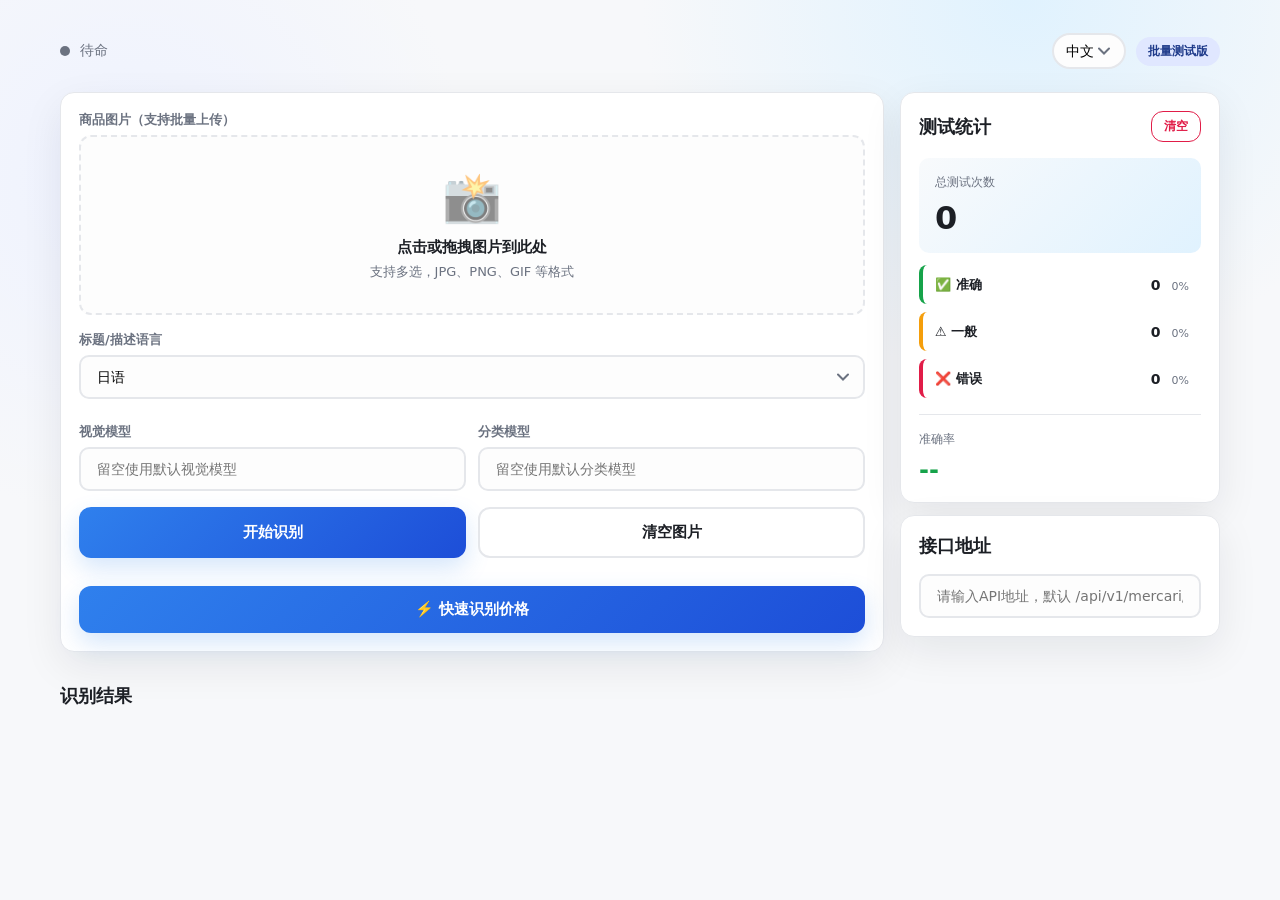
==== commit 824dddc1: "feat: config console with shared sidebar; password-gate test page 将配置页与测试页升级为带统一顶栏 + 左侧边栏的控制台（参考 ai_" ====
--- a/web/index.html
+++ b/web/index.html
@@ -623,6 +623,17 @@
         font-weight: 600;
       }
 
+      .field-value.price-range-value {
+        display: inline-flex;
+        align-items: center;
+        gap: 8px;
+        font-size: 18px;
+        font-weight: 700;
+        letter-spacing: 0;
+        background: #f8fafc;
+        border-color: #cbd5e1;
+      }
+
       .field-value.multiline {
         white-space: pre-wrap;
       }
@@ -1050,12 +1061,12 @@
         }
       }
     </style>
+    <link rel="stylesheet" href="/assets/shell.css" />
   </head>
   <body>
     <div class="page">
       <header>
         <div>
-          <h1 id="page-title">Mercari 商品图片识别测试</h1>
           <p class="status">
             <span class="dot" id="status-dot"></span>
             <span id="status-text">待命</span>
@@ -1075,11 +1086,6 @@
       <div class="main-layout">
         <!-- 左侧主要内容 -->
         <div class="grid">
-          <div class="tab-bar">
-            <button class="tab-btn active" id="tab-image">图片识别</button>
-            <button class="tab-btn" id="tab-title">标题分类</button>
-            <button class="tab-btn" id="tab-showcase">图片合成</button>
-          </div>
 
           <div class="card grid" id="image-card">
             <!-- 批量文件上传 -->
@@ -1311,6 +1317,7 @@
       </div>
     </div>
 
+    <script src="/assets/shell.js"></script>
     <script>
       const translations = {
         zh: {
@@ -1411,6 +1418,7 @@
           fieldPriceSingle: "💰 建议价格",
           fieldImagePrice: "💰 图片标价",
           fieldImageTaxIncludedPrice: "💰 图片税后价",
+          fieldReferencePriceRange: "💰 AI参考价格区间",
           fieldPriceList: "💰 价格预测",
           priceCandidateLabel: "候选",
           priceNone: "暂无价格",
@@ -1581,6 +1589,7 @@
           fieldPriceSingle: "💰 推奨価格",
           fieldImagePrice: "💰 画像内価格",
           fieldImageTaxIncludedPrice: "💰 画像内税込価格",
+          fieldReferencePriceRange: "💰 AI参考価格帯",
           fieldPriceList: "💰 価格予測",
           priceCandidateLabel: "候補",
           priceNone: "価格なし",
@@ -1692,7 +1701,6 @@
       let activeTab = "image";
 
       // DOM 元素
-      const pageTitleEl = document.getElementById("page-title");
       const betaPill = document.getElementById("beta-pill");
       const uiLanguageSelect = document.getElementById("ui-language");
       const imageInput = document.getElementById("image");
@@ -1805,7 +1813,6 @@
       function applyTranslations() {
         document.documentElement.lang = uiLanguage === "ja" ? "ja" : "zh";
         document.title = t("documentTitle");
-        pageTitleEl.textContent = t("pageTitle");
         betaPill.textContent = t("betaPill");
         uiLanguageSelect.value = uiLanguage;
         uiLanguageSelect.querySelector('option[value="zh"]').textContent = t("uiLangZh");
@@ -1843,8 +1850,6 @@
 
         apiTitle.textContent = t("apiTitle");
         apiInput.placeholder = t("apiPlaceholder");
-        tabImageBtn.textContent = t("tabImage");
-        tabTitleBtn.textContent = t("tabTitle");
 
         titleCardHeading.textContent = t("titleCardHeading");
         titleCardPill.textContent = t("titleCardPill");
@@ -1862,7 +1867,6 @@
         titleClearBtn.textContent = t("titleClearButton");
         titleResultHeading.textContent = t("titleResultHeading");
 
-        tabShowcaseBtn.textContent = t("tabShowcase");
         showcaseCardHeading.textContent = t("showcaseCardHeading");
         showcaseCardPill.textContent = t("showcaseCardPill");
         showcaseUploadLabel.textContent = t("showcaseUploadLabel");
@@ -1883,6 +1887,7 @@
 
         setStatus(statusState);
         setActiveTab(activeTab);
+        if (window.Shell && Shell.refreshSidebar) Shell.refreshSidebar();
         renderResults();
         renderShowcaseResult();
       }
@@ -2210,24 +2215,34 @@
           `;
         }
 
-        // 价格列表（最可能的3个价格，已按可能性排序）
+        // AI参考价格区间或候选价格
         if (Array.isArray(data.prices) && data.prices.length) {
-          const priceTags = data.prices
-            .map((p, idx) => {
-              if (p === null || p === undefined) return null;
-              return `<span class="tag ${idx === 0 ? 'primary' : ''}">${t("priceCandidateLabel")}${idx + 1}: ¥${escapeHtml(String(p))}</span>`;
-            })
-            .filter(Boolean)
-            .join("");
-
-          html += `
-            <div class="field-group">
-              <div class="field-label">${t("fieldPriceList")}</div>
-              <div class="tags-container">
-                ${priceTags || `<span class="tag">${t("priceNone")}</span>`}
+          if (isReferencePriceRange(data.prices)) {
+            html += `
+              <div class="field-group">
+                <div class="field-label">${t("fieldReferencePriceRange")}</div>
+                <div class="field-value price-range-value">${escapeHtml(formatReferencePriceRange(data.prices))}</div>
               </div>
-            </div>
-          `;
+            `;
+          } else {
+            const priceTags = data.prices
+              .map((p, idx) => {
+                if (p === null || p === undefined) return null;
+                const priceLabel = formatYen(p) || `¥${String(p)}`;
+                return `<span class="tag ${idx === 0 ? 'primary' : ''}">${t("priceCandidateLabel")}${idx + 1}: ${escapeHtml(priceLabel)}</span>`;
+              })
+              .filter(Boolean)
+              .join("");
+
+            html += `
+              <div class="field-group">
+                <div class="field-label">${t("fieldPriceList")}</div>
+                <div class="tags-container">
+                  ${priceTags || `<span class="tag">${t("priceNone")}</span>`}
+                </div>
+              </div>
+            `;
+          }
         }
 
         // 商品状态
@@ -2358,6 +2373,30 @@
         return div.innerHTML;
       }
 
+      function normalizePriceNumber(value) {
+        if (value === null || value === undefined || value === "") return null;
+        const raw = typeof value === "number" ? String(value) : String(value).replace(/[^\d.-]/g, "");
+        const parsed = Number(raw);
+        return Number.isFinite(parsed) ? Math.round(parsed) : null;
+      }
+
+      function formatYen(value) {
+        const price = normalizePriceNumber(value);
+        if (price === null) return "";
+        return `¥${price.toLocaleString("ja-JP")}`;
+      }
+
+      function isReferencePriceRange(prices) {
+        return Array.isArray(prices)
+          && prices.length === 2
+          && prices.every((value) => normalizePriceNumber(value) !== null);
+      }
+
+      function formatReferencePriceRange(prices) {
+        const values = prices.map(normalizePriceNumber).sort((a, b) => a - b);
+        return `${formatYen(values[0])} - ${formatYen(values[1])}`;
+      }
+
       function setActiveTab(tab) {
         if (tab === "title") {
           activeTab = "title";
@@ -2366,13 +2405,13 @@
         } else {
           activeTab = "image";
         }
-        tabImageBtn.classList.toggle("active", activeTab === "image");
-        tabTitleBtn.classList.toggle("active", activeTab === "title");
-        tabShowcaseBtn.classList.toggle("active", activeTab === "showcase");
         imageCard.classList.toggle("hidden", activeTab !== "image");
         imageResultsSection.classList.toggle("hidden", activeTab !== "image");
         titleCard.classList.toggle("hidden", activeTab !== "title");
         showcaseCard.classList.toggle("hidden", activeTab !== "showcase");
+        const titleKeys = { image: "tabImage", title: "tabTitle", showcase: "tabShowcase" };
+        if (window.Shell && Shell.setHeader) Shell.setHeader({ title: t(titleKeys[activeTab]) });
+        if (window.Shell && Shell.refreshSidebar) Shell.refreshSidebar();
       }
 
       function renderTitleResult(payload, success) {
@@ -3335,9 +3374,18 @@
         titleImageUrlInput.value = "";
         renderTitleResult(null, true);
       });
-      tabImageBtn.addEventListener("click", () => setActiveTab("image"));
-      tabTitleBtn.addEventListener("click", () => setActiveTab("title"));
-      tabShowcaseBtn.addEventListener("click", () => setActiveTab("showcase"));
+      // ---------- Shell + sidebar routing ----------
+      Shell.mount({
+        page: "test",
+        defaultRoute: "image",
+        brand: { logo: "M", text: "Mercari 识别" },
+        sidebar: () => [
+          { id: "image", label: t("tabImage") },
+          { id: "title", label: t("tabTitle") },
+          { id: "showcase", label: t("tabShowcase") },
+        ],
+        onRouteChange: (route) => setActiveTab(route),
+      });
 
       // 初始化
       applyTranslations();
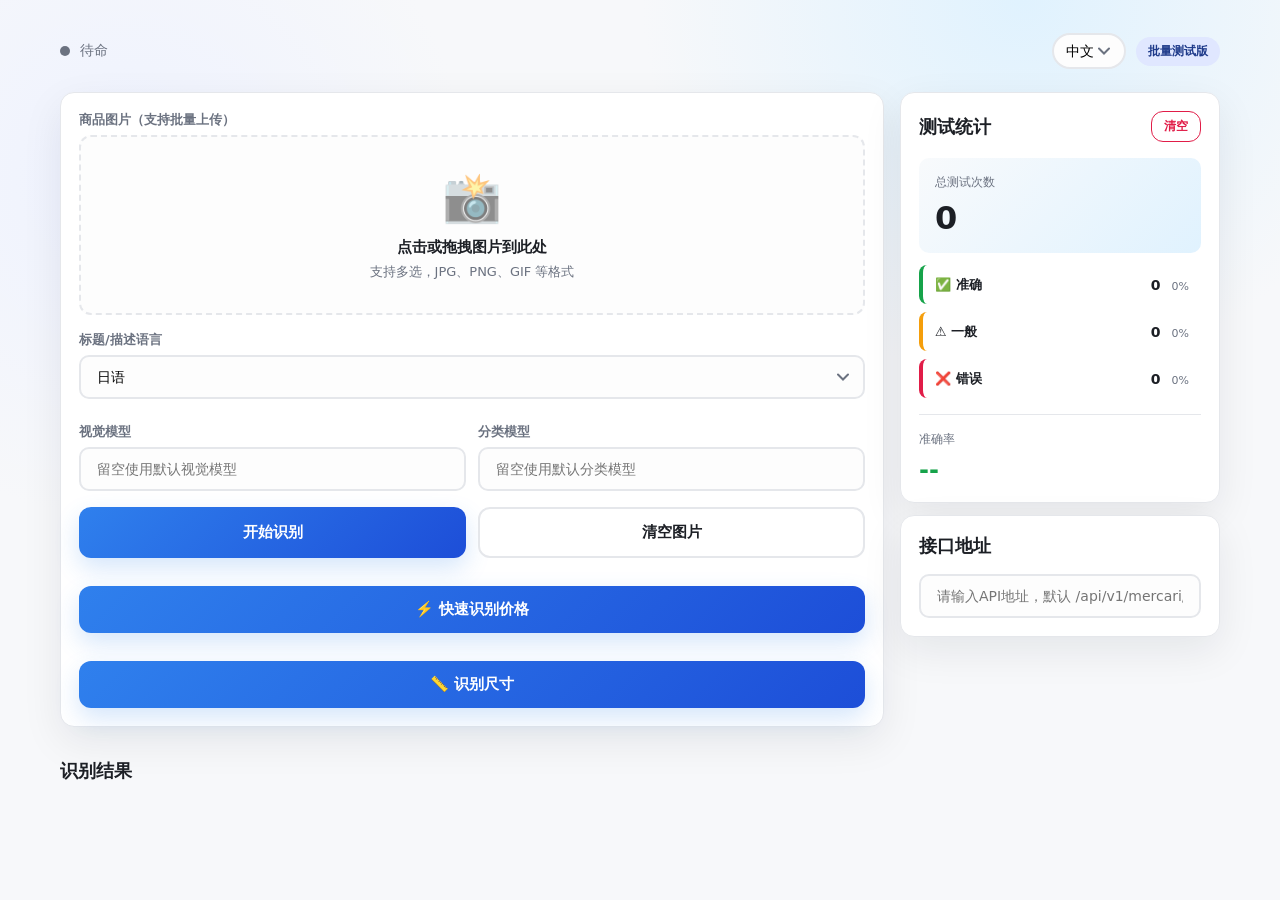
==== commit 2d54219c: "feat: 商品尺寸改为独立接口 /api/v1/mercari/image/size 尺寸信息大概率不在首图，且在 fast vision 中抽取会拖慢分类接口。改为参考价格 接口的独立链路，按需调" ====
--- a/web/index.html
+++ b/web/index.html
@@ -1137,6 +1137,9 @@
             </div>
             <button id="price-btn" style="width: 100%; margin-top: 12px;">
               <span id="price-button-text">⚡ 快速识别价格</span>
+            </button>
+            <button id="size-btn" style="width: 100%; margin-top: 12px;">
+              <span id="size-button-text">📏 识别尺寸</span>
             </button>
 
             <!-- 进度显示 -->
@@ -1346,6 +1349,8 @@
           clearImages: "清空图片",
           priceButton: "⚡ 快速识别价格",
           pricingButton: "识别价格中...",
+          sizeButton: "📏 识别尺寸",
+          sizingButton: "识别尺寸中...",
           progressLabel: "处理进度",
           resultsTitle: "识别结果",
           statsTitle: "测试统计",
@@ -1405,6 +1410,7 @@
           fieldCategory: "🏷️ 分类",
           fieldBestCategory: "🏷️ 最佳分类路径",
           fieldCategoryCandidates: "🏷️ 分类候选",
+          fieldProductSize: "📏 商品尺寸",
           unknownCategory: "未知分类",
           idRakuten: "Rakuten ID",
           idMercari: "Mercari ID",
@@ -1517,6 +1523,8 @@
           clearImages: "画像をクリア",
           priceButton: "⚡ 価格だけ高速取得",
           pricingButton: "価格を取得中...",
+          sizeButton: "📏 サイズだけ高速取得",
+          sizingButton: "サイズを取得中...",
           progressLabel: "処理進捗",
           resultsTitle: "解析結果",
           statsTitle: "テスト統計",
@@ -1576,6 +1584,7 @@
           fieldCategory: "🏷️ カテゴリ",
           fieldBestCategory: "🏷️ 最適カテゴリパス",
           fieldCategoryCandidates: "🏷️ カテゴリ候補",
+          fieldProductSize: "📏 商品サイズ",
           unknownCategory: "不明なカテゴリ",
           idRakuten: "Rakuten ID",
           idMercari: "Mercari ID",
@@ -1692,6 +1701,7 @@
       let testResults = [];
       let processing = false;
       let pricing = false;
+      let sizing = false;
       let resultRatings = {}; // 跟踪每个结果的评价状态 { resultId: 'accurate' | 'moderate' | 'inaccurate' | null }
       let titleProcessing = false;
       let showcaseProcessing = false;
@@ -1726,6 +1736,8 @@
       const buttonText = document.getElementById("button-text");
       const priceBtn = document.getElementById("price-btn");
       const priceButtonText = document.getElementById("price-button-text");
+      const sizeBtn = document.getElementById("size-btn");
+      const sizeButtonText = document.getElementById("size-button-text");
       const clearFilesBtn = document.getElementById("clear-files-btn");
       const progressSection = document.getElementById("progress-section");
       const progressLabel = document.getElementById("progress-label");
@@ -1836,6 +1848,7 @@
           ? `<span class="spinner"></span> ${t("processingButton")}`
           : t("startButton");
         if (priceButtonText && !pricing) priceButtonText.textContent = t("priceButton");
+        if (sizeButtonText && !sizing) sizeButtonText.textContent = t("sizeButton");
         clearFilesBtn.textContent = t("clearImages");
         progressLabel.textContent = t("progressLabel");
         resultsTitle.textContent = t("resultsTitle");
@@ -2168,6 +2181,16 @@
           `;
         }
 
+        // 商品尺寸（仅当 fast vision 阶段从图片中读到明确尺寸时返回）
+        if (data.product_size !== undefined && data.product_size !== null && String(data.product_size).trim() !== "") {
+          html += `
+            <div class="field-group">
+              <div class="field-label">${t("fieldProductSize")}</div>
+              <div class="field-value">${escapeHtml(String(data.product_size))}</div>
+            </div>
+          `;
+        }
+
         // 品牌
         const brandIdObj = data.brand_id_obj && typeof data.brand_id_obj === "object" ? data.brand_id_obj : {};
         const brandIdEntries = Object.entries(brandIdObj).filter(([, value]) => value !== null && value !== undefined && String(value).trim() !== "");
@@ -2739,6 +2762,58 @@
         setStatus("done");
       }
 
+      function buildSizeEndpoint() {
+        const base = (apiInput.value.trim() || "/api/v1/mercari/image/analyze").replace(/\/$/, "");
+        if (base.includes("/api/v1/mercari/image/analyze")) {
+          return base.replace("/api/v1/mercari/image/analyze", "/api/v1/mercari/image/size");
+        }
+        return "/api/v1/mercari/image/size";
+      }
+
+      async function processSizeOnly() {
+        if (sizing || pricing || processing) return;
+        if (selectedFiles.length === 0) {
+          alert(t("alertNoFiles"));
+          return;
+        }
+
+        const endpoint = buildSizeEndpoint();
+        sizing = true;
+        sizeBtn.disabled = true;
+        priceBtn.disabled = true;
+        submitBtn.disabled = true;
+        sizeButtonText.innerHTML = `<span class="spinner"></span> ${t("sizingButton")}`;
+        setStatus("processing");
+
+        const batchFileObj = buildBatchFileObj(selectedFiles);
+        try {
+          const formData = new FormData();
+          selectedFiles.forEach((fileObj) => {
+            formData.append("image_list", fileObj.file);
+          });
+          if (visionModelInput?.value.trim()) formData.append("vision_model", visionModelInput.value.trim());
+
+          const resp = await fetch(endpoint, { method: "POST", body: formData });
+          const text = await resp.text();
+          let payload = {};
+          try {
+            payload = JSON.parse(text);
+          } catch (err) {
+            payload = { error: t("jsonParseFailed"), raw: text };
+          }
+          addResultCard(batchFileObj, payload, resp.ok);
+        } catch (err) {
+          addResultCard(batchFileObj, { error: String(err?.message || err) }, false);
+        }
+
+        sizing = false;
+        sizeBtn.disabled = false;
+        priceBtn.disabled = false;
+        submitBtn.disabled = false;
+        sizeButtonText.textContent = t("sizeButton");
+        setStatus("done");
+      }
+
       async function submitTitleRequest() {
         const endpoint = titleApiInput.value.trim() || "/api/v1/mercari/title/analyze";
         const titleValue = titleInput.value.trim();
@@ -3368,6 +3443,7 @@
       // 提交处理
       submitBtn.addEventListener("click", processFiles);
       priceBtn.addEventListener("click", processPriceOnly);
+      sizeBtn.addEventListener("click", processSizeOnly);
       titleSubmitBtn.addEventListener("click", submitTitleRequest);
       titleClearBtn.addEventListener("click", () => {
         titleInput.value = "";
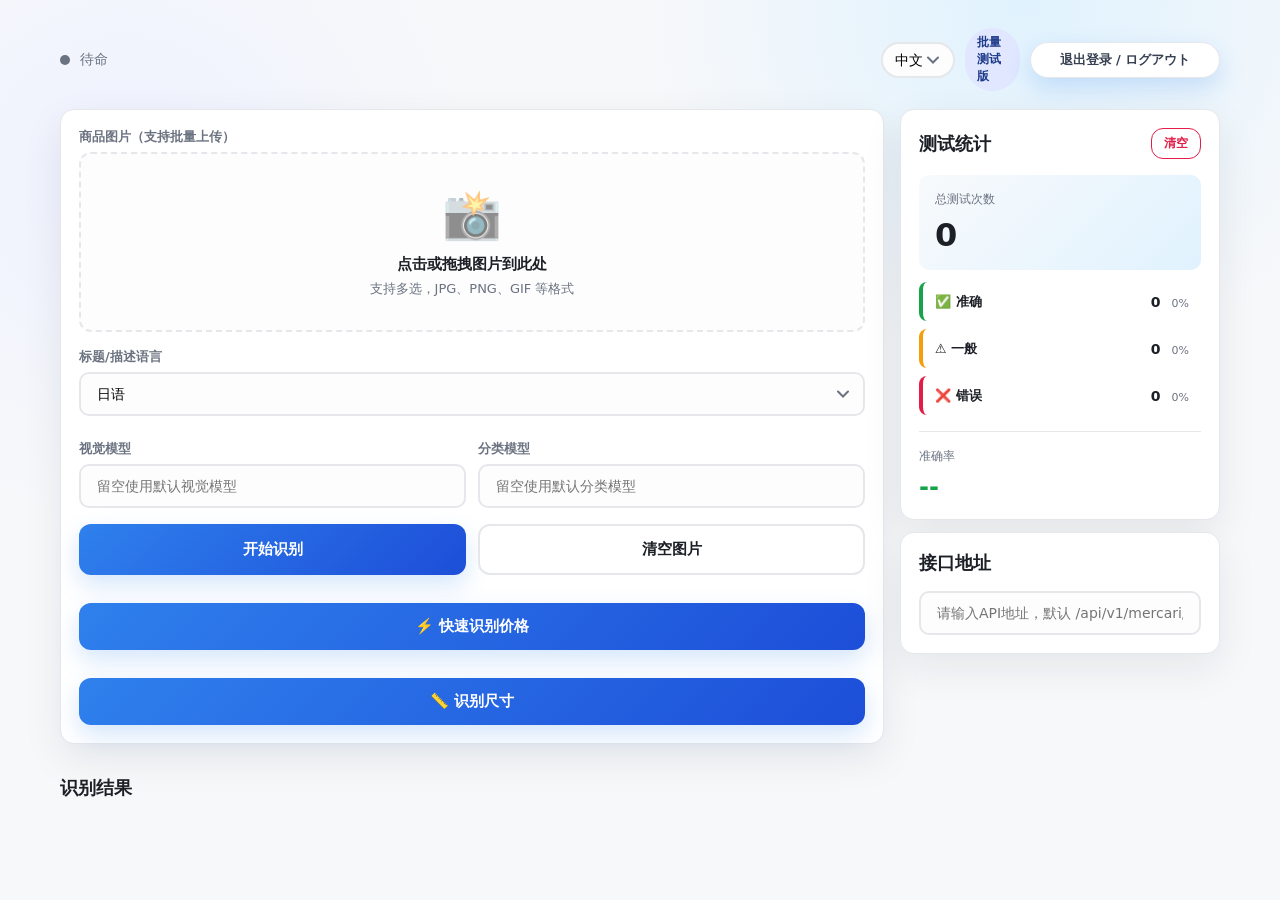
==== commit 1b616310: "feat: add logout control to console header Co-Authored-By: Claude Opus 4.8 (1M context) <noreply@ant" ====
--- a/web/index.html
+++ b/web/index.html
@@ -1080,6 +1080,10 @@
             </select>
           </div>
           <span class="pill" id="beta-pill">批量测试版</span>
+          <button id="logout-btn" type="button"
+            style="height:36px;padding:0 14px;border:1px solid #e5e7eb;border-radius:999px;background:#fff;color:#374151;font-size:13px;font-family:inherit;cursor:pointer">
+            退出登录 / ログアウト
+          </button>
         </div>
       </header>
 
@@ -3476,5 +3480,14 @@
       <button type="button" class="image-lightbox-close" onclick="closeImageLightbox()" aria-label="Close">×</button>
       <img id="image-lightbox-img" alt="preview" />
     </div>
+    <script>
+      (function(){
+        var btn = document.getElementById("logout-btn");
+        if (btn) btn.addEventListener("click", async function(){
+          try { await fetch("/api/v1/console/logout", {method:"POST", credentials:"same-origin"}); }
+          finally { location.replace("/login"); }
+        });
+      })();
+    </script>
   </body>
 </html>
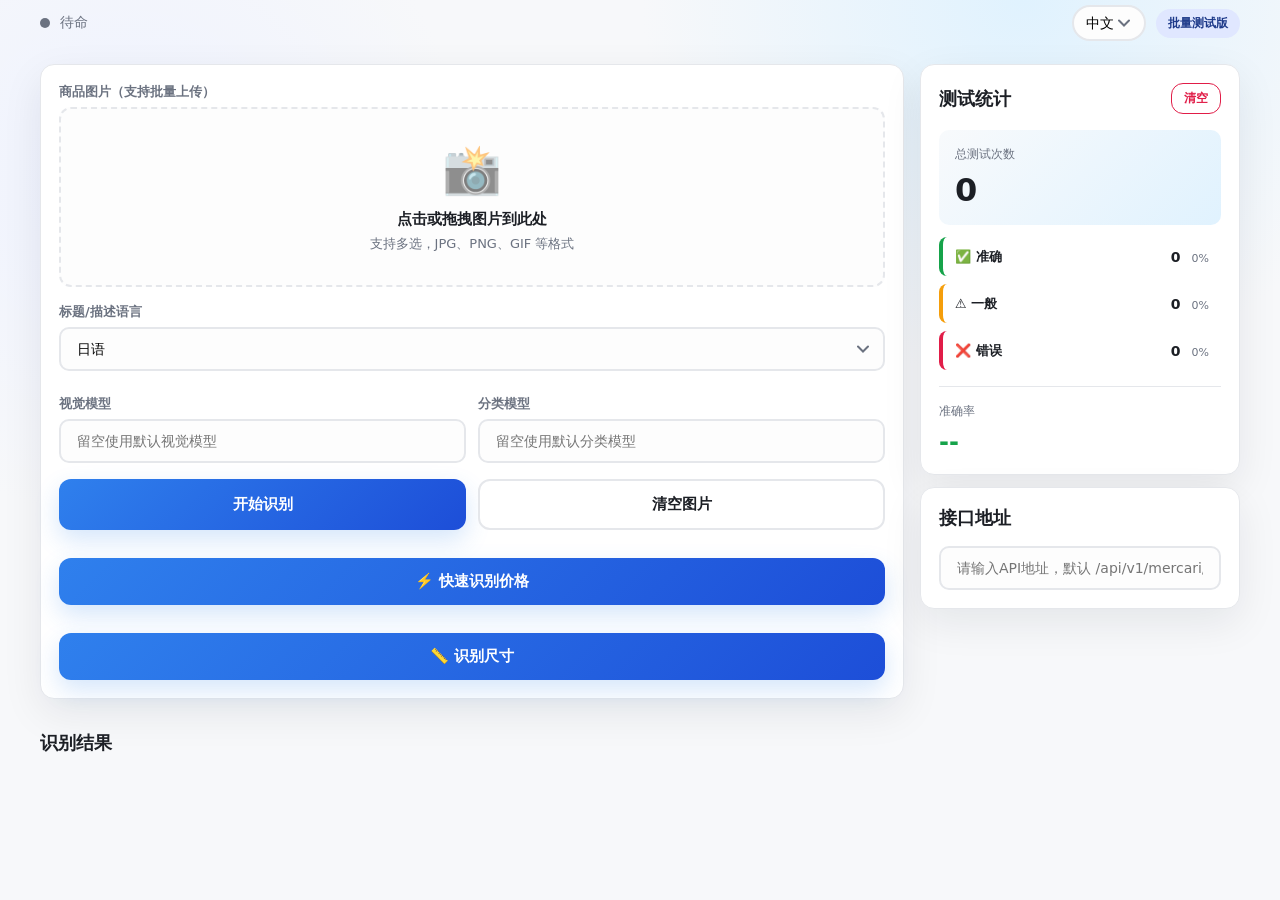
==== commit 3b6b9662: "feat(console): relocate logout to top-right nav, drop redundant page titles - Move logout into the s" ====
--- a/web/index.html
+++ b/web/index.html
@@ -35,7 +35,7 @@
       .page {
         max-width: 1200px;
         margin: 0 auto;
-        padding: 28px 20px 40px;
+        padding: 0;
       }
 
       header {
@@ -966,7 +966,7 @@
 
       @media (max-width: 640px) {
         .page {
-          padding: 16px 12px 32px;
+          padding: 0;
         }
 
         h1 {
@@ -1061,7 +1061,7 @@
         }
       }
     </style>
-    <link rel="stylesheet" href="/assets/shell.css" />
+    <link rel="stylesheet" href="/assets/shell.css?v=20260610" />
   </head>
   <body>
     <div class="page">
@@ -1080,10 +1080,6 @@
             </select>
           </div>
           <span class="pill" id="beta-pill">批量测试版</span>
-          <button id="logout-btn" type="button"
-            style="height:36px;padding:0 14px;border:1px solid #e5e7eb;border-radius:999px;background:#fff;color:#374151;font-size:13px;font-family:inherit;cursor:pointer">
-            退出登录 / ログアウト
-          </button>
         </div>
       </header>
 
@@ -1324,7 +1320,7 @@
       </div>
     </div>
 
-    <script src="/assets/shell.js"></script>
+    <script src="/assets/shell.js?v=20260610"></script>
     <script>
       const translations = {
         zh: {
@@ -3480,14 +3476,5 @@
       <button type="button" class="image-lightbox-close" onclick="closeImageLightbox()" aria-label="Close">×</button>
       <img id="image-lightbox-img" alt="preview" />
     </div>
-    <script>
-      (function(){
-        var btn = document.getElementById("logout-btn");
-        if (btn) btn.addEventListener("click", async function(){
-          try { await fetch("/api/v1/console/logout", {method:"POST", credentials:"same-origin"}); }
-          finally { location.replace("/login"); }
-        });
-      })();
-    </script>
   </body>
 </html>
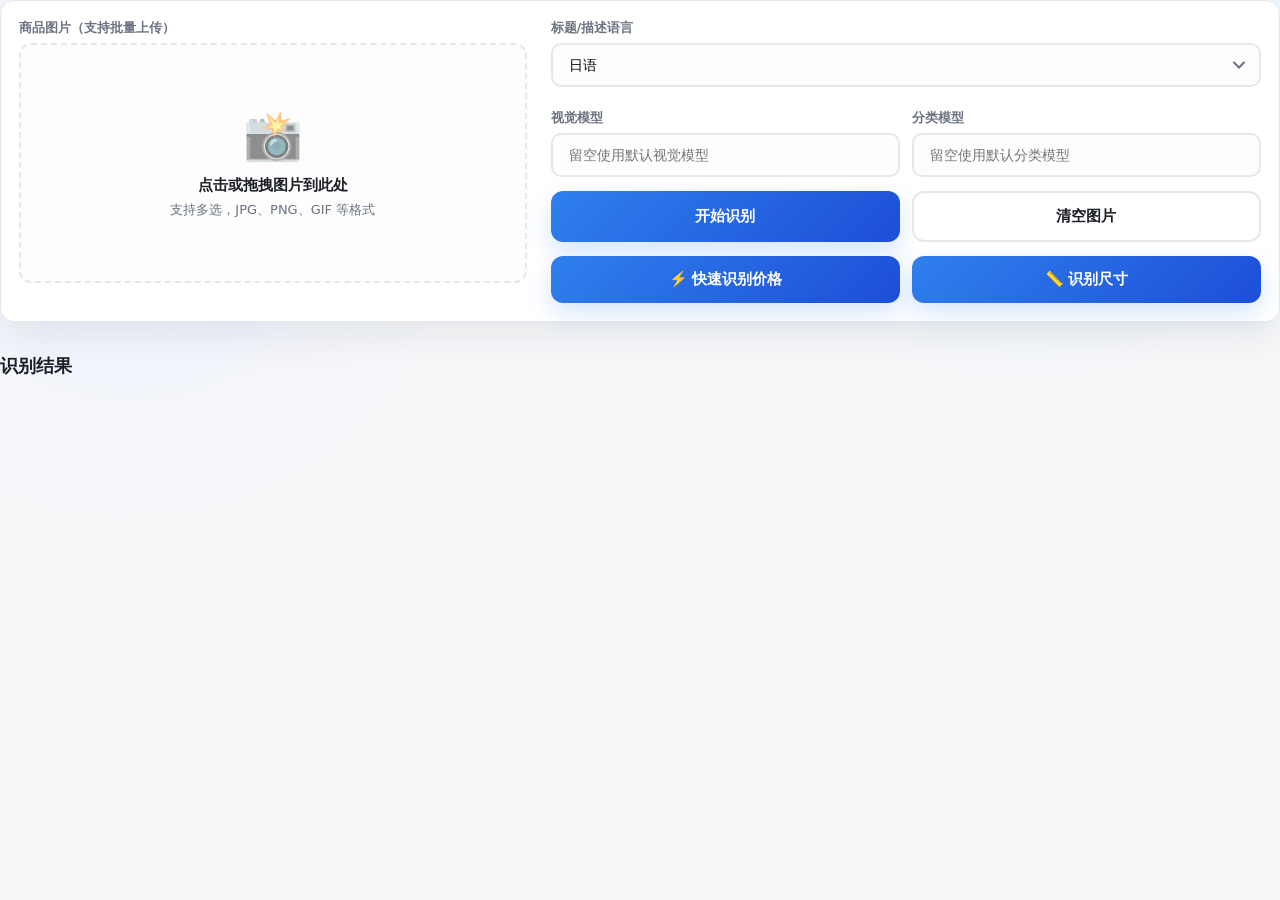
==== commit 9178c1ba: "style(console): full-width test page with topbar language switch, regrouped config page Test page (i" ====
--- a/web/index.html
+++ b/web/index.html
@@ -32,10 +32,47 @@
         min-height: 100vh;
       }
 
+      /* Desktop console: fill the viewport, shell padding is the margin. */
       .page {
-        max-width: 1200px;
-        margin: 0 auto;
+        max-width: none;
+        margin: 0;
         padding: 0;
+      }
+      main.shell-main .page-content {
+        max-width: none;
+      }
+
+      /* UI language switcher lives in the shell topbar, left of the logout button. */
+      select.topbar-lang {
+        width: auto;
+        height: 30px;
+        padding: 0 26px 0 11px;
+        border: 1px solid var(--border);
+        border-radius: 8px;
+        background: #fff;
+        font-size: 12px;
+        font-weight: 600;
+        color: var(--muted);
+        cursor: pointer;
+      }
+
+      .image-card-body {
+        display: grid;
+        grid-template-columns: 5fr 7fr;
+        gap: 24px;
+        align-items: start;
+      }
+
+      .image-card-body > .grid {
+        gap: 14px;
+      }
+
+      .image-card-body .upload-area {
+        min-height: 240px;
+        display: flex;
+        flex-direction: column;
+        align-items: center;
+        justify-content: center;
       }
 
       header {
@@ -69,7 +106,7 @@
 
       .main-layout {
         display: grid;
-        grid-template-columns: 1fr 320px;
+        grid-template-columns: 1fr;
         gap: 16px;
       }
 
@@ -1065,92 +1102,84 @@
   </head>
   <body>
     <div class="page">
-      <header>
-        <div>
-          <p class="status">
-            <span class="dot" id="status-dot"></span>
-            <span id="status-text">待命</span>
-          </p>
-        </div>
-        <div style="display: flex; align-items: center; gap: 10px;">
-          <div>
-            <select id="ui-language" style="width: auto; padding: 8px 30px 8px 12px; border-radius: 999px;">
-              <option value="zh" selected>中文</option>
-              <option value="ja">日语</option>
-            </select>
-          </div>
-          <span class="pill" id="beta-pill">批量测试版</span>
-        </div>
-      </header>
+      <select id="ui-language" hidden>
+        <option value="zh" selected>中文</option>
+        <option value="ja">日语</option>
+      </select>
 
       <div class="main-layout">
-        <!-- 左侧主要内容 -->
+        <!-- 主要内容 -->
         <div class="grid">
 
-          <div class="card grid" id="image-card">
-            <!-- 批量文件上传 -->
-            <div>
-              <label id="upload-label">商品图片（支持批量上传）</label>
-              <div class="upload-area" id="upload-area">
-                <div class="upload-icon">📸</div>
-                <div class="upload-text" id="upload-text">点击或拖拽图片到此处</div>
-                <div class="upload-hint" id="upload-hint">支持多选，JPG、PNG、GIF 等格式</div>
-                <input type="file" id="image" accept="image/*" multiple />
+          <div class="card" id="image-card">
+            <div class="image-card-body">
+              <!-- 左：上传与预览 -->
+              <div class="grid">
+                <div>
+                  <label id="upload-label">商品图片（支持批量上传）</label>
+                  <div class="upload-area" id="upload-area">
+                    <div class="upload-icon">📸</div>
+                    <div class="upload-text" id="upload-text">点击或拖拽图片到此处</div>
+                    <div class="upload-hint" id="upload-hint">支持多选，JPG、PNG、GIF 等格式</div>
+                    <input type="file" id="image" accept="image/*" multiple />
+                  </div>
+                </div>
+
+                <div id="preview-container" style="display: none">
+                  <label id="preview-label">已选择 <span id="file-count">0</span> 张图片</label>
+                  <div class="preview-grid" id="preview-grid"></div>
+                </div>
               </div>
-            </div>
-
-            <!-- 批量预览 -->
-            <div id="preview-container" style="display: none">
-              <label id="preview-label">已选择 <span id="file-count">0</span> 张图片</label>
-              <div class="preview-grid" id="preview-grid"></div>
-            </div>
-
-            <!-- 配置选项 -->
-            <div class="controls-row">
-              <div>
-                <label for="language" id="output-language-label">标题/描述语言</label>
-                <select id="language">
-                  <option value="ja" selected id="lang-opt-ja">日语</option>
-                  <option value="en" id="lang-opt-en">英语</option>
-                  <option value="zh" id="lang-opt-zh">简体中文</option>
-                </select>
-              </div>
-            </div>
-
-            <div class="models-row">
-              <div>
-                <label for="vision-model" id="vision-model-label">视觉模型</label>
-                <input type="text" id="vision-model" value="" placeholder="留空使用默认视觉模型" />
-              </div>
-              <div>
-                <label for="category-model" id="category-model-label">分类模型</label>
-                <input type="text" id="category-model" value="" placeholder="留空使用默认分类模型" />
-              </div>
-            </div>
-
-            <!-- 操作按钮 -->
-            <div style="display: grid; grid-template-columns: 1fr 1fr; gap: 12px;">
-              <button id="submit-btn">
-                <span id="button-text">开始识别</span>
-              </button>
-              <button class="secondary" id="clear-files-btn">清空图片</button>
-            </div>
-            <button id="price-btn" style="width: 100%; margin-top: 12px;">
-              <span id="price-button-text">⚡ 快速识别价格</span>
-            </button>
-            <button id="size-btn" style="width: 100%; margin-top: 12px;">
-              <span id="size-button-text">📏 识别尺寸</span>
-            </button>
-
-            <!-- 进度显示 -->
-            <div id="progress-section" style="display: none;">
-              <label id="progress-label">处理进度</label>
-              <div style="display: flex; justify-content: space-between; font-size: 13px; margin-bottom: 8px;">
-                <span id="progress-text">0 / 0</span>
-                <span id="progress-percent">0%</span>
-              </div>
-              <div class="progress-bar">
-                <div class="progress-fill" id="progress-fill" style="width: 0%"></div>
+
+              <!-- 右：配置与操作 -->
+              <div class="grid">
+                <div class="controls-row">
+                  <div>
+                    <label for="language" id="output-language-label">标题/描述语言</label>
+                    <select id="language">
+                      <option value="ja" selected id="lang-opt-ja">日语</option>
+                      <option value="en" id="lang-opt-en">英语</option>
+                      <option value="zh" id="lang-opt-zh">简体中文</option>
+                    </select>
+                  </div>
+                </div>
+
+                <div class="models-row">
+                  <div>
+                    <label for="vision-model" id="vision-model-label">视觉模型</label>
+                    <input type="text" id="vision-model" value="" placeholder="留空使用默认视觉模型" />
+                  </div>
+                  <div>
+                    <label for="category-model" id="category-model-label">分类模型</label>
+                    <input type="text" id="category-model" value="" placeholder="留空使用默认分类模型" />
+                  </div>
+                </div>
+
+                <div style="display: grid; grid-template-columns: 1fr 1fr; gap: 12px;">
+                  <button id="submit-btn">
+                    <span id="button-text">开始识别</span>
+                  </button>
+                  <button class="secondary" id="clear-files-btn">清空图片</button>
+                </div>
+                <div style="display: grid; grid-template-columns: 1fr 1fr; gap: 12px;">
+                  <button id="price-btn">
+                    <span id="price-button-text">⚡ 快速识别价格</span>
+                  </button>
+                  <button id="size-btn">
+                    <span id="size-button-text">📏 识别尺寸</span>
+                  </button>
+                </div>
+
+                <div id="progress-section" style="display: none;">
+                  <label id="progress-label">处理进度</label>
+                  <div style="display: flex; justify-content: space-between; font-size: 13px; margin-bottom: 8px;">
+                    <span id="progress-text">0 / 0</span>
+                    <span id="progress-percent">0%</span>
+                  </div>
+                  <div class="progress-bar">
+                    <div class="progress-fill" id="progress-fill" style="width: 0%"></div>
+                  </div>
+                </div>
               </div>
             </div>
           </div>
@@ -1262,61 +1291,6 @@
           </div>
         </div>
 
-        <!-- 右侧统计面板 -->
-        <div class="stats-panel">
-          <div class="card">
-            <div class="stats-header">
-              <h2 id="stats-title">测试统计</h2>
-              <button class="clear-btn" id="clear-stats-btn">清空</button>
-            </div>
-
-            <div class="stat-card">
-              <div class="stat-label" id="total-tests-label">总测试次数</div>
-              <div class="stat-value" id="total-count">0</div>
-            </div>
-
-            <div class="stat-breakdown">
-              <div class="stat-item accurate">
-                <span class="stat-item-label" id="accurate-label">✅ 准确</span>
-                <div>
-                  <span class="stat-item-value" id="accurate-count">0</span>
-                  <span class="stat-item-percent" id="accurate-percent">0%</span>
-                </div>
-              </div>
-              <div class="stat-item moderate">
-                <span class="stat-item-label" id="moderate-label">⚠️ 一般</span>
-                <div>
-                  <span class="stat-item-value" id="moderate-count">0</span>
-                  <span class="stat-item-percent" id="moderate-percent">0%</span>
-                </div>
-              </div>
-              <div class="stat-item inaccurate">
-                <span class="stat-item-label" id="inaccurate-label">❌ 错误</span>
-                <div>
-                  <span class="stat-item-value" id="inaccurate-count">0</span>
-                  <span class="stat-item-percent" id="inaccurate-percent">0%</span>
-                </div>
-              </div>
-            </div>
-
-            <div style="margin-top: 16px; padding-top: 16px; border-top: 1px solid var(--border);">
-              <div class="stat-label" id="accuracy-label">准确率</div>
-              <div class="stat-value" style="font-size: 24px; color: var(--success);" id="accuracy-rate">--</div>
-            </div>
-          </div>
-
-          <div class="card" style="margin-top: 12px;">
-            <div class="stats-header">
-              <h2 id="api-title">接口地址</h2>
-            </div>
-            <input
-              type="text"
-              id="api-endpoint"
-              value=""
-              placeholder="请输入API地址，默认 /api/v1/mercari/image/analyze"
-            />
-          </div>
-        </div>
       </div>
     </div>
 
@@ -1685,15 +1659,10 @@
 
       let statusState = "idle";
 
+      // The header status indicator was removed; processing feedback lives in
+      // the buttons and progress bar. Keep the state for the button labels.
       function setStatus(state) {
         statusState = state;
-        const statusKey = state === "processing" ? "statusProcessing" : state === "done" ? "statusDone" : "statusIdle";
-        statusText.textContent = t(statusKey);
-        if (state === "processing") {
-          statusDot.classList.add("live");
-        } else {
-          statusDot.classList.remove("live");
-        }
       }
 
       // 全局状态
@@ -1711,8 +1680,8 @@
       let activeTab = "image";
 
       // DOM 元素
-      const betaPill = document.getElementById("beta-pill");
       const uiLanguageSelect = document.getElementById("ui-language");
+      const DEFAULT_IMAGE_API = "/api/v1/mercari/image/analyze";
       const imageInput = document.getElementById("image");
       const uploadArea = document.getElementById("upload-area");
       const previewContainer = document.getElementById("preview-container");
@@ -1731,7 +1700,6 @@
       const categoryModelLabel = document.getElementById("category-model-label");
       const visionModelInput = document.getElementById("vision-model");
       const categoryModelInput = document.getElementById("category-model");
-      const apiInput = document.getElementById("api-endpoint");
       const submitBtn = document.getElementById("submit-btn");
       const buttonText = document.getElementById("button-text");
       const priceBtn = document.getElementById("price-btn");
@@ -1746,31 +1714,11 @@
       const progressFill = document.getElementById("progress-fill");
       const resultsList = document.getElementById("results-list");
       const resultsTitle = document.getElementById("results-title");
-      const statusText = document.getElementById("status-text");
-      const statusDot = document.getElementById("status-dot");
-      const clearStatsBtn = document.getElementById("clear-stats-btn");
-      const statsTitle = document.getElementById("stats-title");
-      const totalTestsLabel = document.getElementById("total-tests-label");
-      const accurateLabel = document.getElementById("accurate-label");
-      const moderateLabel = document.getElementById("moderate-label");
-      const inaccurateLabel = document.getElementById("inaccurate-label");
-      const accuracyLabel = document.getElementById("accuracy-label");
       const tabImageBtn = document.getElementById("tab-image");
       const tabTitleBtn = document.getElementById("tab-title");
       const imageCard = document.getElementById("image-card");
       const titleCard = document.getElementById("title-card");
       const imageResultsSection = document.getElementById("image-results-section");
-      const apiTitle = document.getElementById("api-title");
-
-      // 统计元素
-      const totalCountEl = document.getElementById("total-count");
-      const accurateCountEl = document.getElementById("accurate-count");
-      const accuratePercentEl = document.getElementById("accurate-percent");
-      const moderateCountEl = document.getElementById("moderate-count");
-      const moderatePercentEl = document.getElementById("moderate-percent");
-      const inaccurateCountEl = document.getElementById("inaccurate-count");
-      const inaccuratePercentEl = document.getElementById("inaccurate-percent");
-      const accuracyRateEl = document.getElementById("accuracy-rate");
       const titleCardHeading = document.getElementById("title-card-heading");
       const titleCardPill = document.getElementById("title-card-pill");
       const titleInputLabel = document.getElementById("title-input-label");
@@ -1825,7 +1773,6 @@
       function applyTranslations() {
         document.documentElement.lang = uiLanguage === "ja" ? "ja" : "zh";
         document.title = t("documentTitle");
-        betaPill.textContent = t("betaPill");
         uiLanguageSelect.value = uiLanguage;
         uiLanguageSelect.querySelector('option[value="zh"]').textContent = t("uiLangZh");
         uiLanguageSelect.querySelector('option[value="ja"]').textContent = t("uiLangJa");
@@ -1852,17 +1799,6 @@
         clearFilesBtn.textContent = t("clearImages");
         progressLabel.textContent = t("progressLabel");
         resultsTitle.textContent = t("resultsTitle");
-
-        statsTitle.textContent = t("statsTitle");
-        clearStatsBtn.textContent = t("clearStats");
-        totalTestsLabel.textContent = t("totalTestsLabel");
-        accurateLabel.textContent = t("statAccurate");
-        moderateLabel.textContent = t("statModerate");
-        inaccurateLabel.textContent = t("statInaccurate");
-        accuracyLabel.textContent = t("accuracyLabel");
-
-        apiTitle.textContent = t("apiTitle");
-        apiInput.placeholder = t("apiPlaceholder");
 
         titleCardHeading.textContent = t("titleCardHeading");
         titleCardPill.textContent = t("titleCardPill");
@@ -1910,35 +1846,10 @@
         return data ? JSON.parse(data) : { accurate: 0, moderate: 0, inaccurate: 0, history: [] };
       }
 
+      // The stats panel was removed from the page; ratings are still recorded
+      // to localStorage so the data keeps accumulating for offline analysis.
       function saveStats(stats) {
         localStorage.setItem(STORAGE_KEY, JSON.stringify(stats));
-        updateStatsDisplay();
-      }
-
-      function updateStatsDisplay() {
-        const stats = loadStats();
-        const total = stats.accurate + stats.moderate + stats.inaccurate;
-        
-        totalCountEl.textContent = total;
-        accurateCountEl.textContent = stats.accurate;
-        moderateCountEl.textContent = stats.moderate;
-        inaccurateCountEl.textContent = stats.inaccurate;
-        
-        if (total > 0) {
-          const accuratePercent = ((stats.accurate / total) * 100).toFixed(1);
-          const moderatePercent = ((stats.moderate / total) * 100).toFixed(1);
-          const inaccuratePercent = ((stats.inaccurate / total) * 100).toFixed(1);
-          
-          accuratePercentEl.textContent = `${accuratePercent}%`;
-          moderatePercentEl.textContent = `${moderatePercent}%`;
-          inaccuratePercentEl.textContent = `${inaccuratePercent}%`;
-          accuracyRateEl.textContent = `${accuratePercent}%`;
-        } else {
-          accuratePercentEl.textContent = "0%";
-          moderatePercentEl.textContent = "0%";
-          inaccuratePercentEl.textContent = "0%";
-          accuracyRateEl.textContent = "--";
-        }
       }
 
       function recordRating(resultId, newRating) {
@@ -2590,7 +2501,7 @@
           return;
         }
         
-        const endpoint = apiInput.value.trim() || '/api/v1/mercari/image/analyze';
+        const endpoint = DEFAULT_IMAGE_API;
         if (!endpoint) {
           alert(t("alertNoEndpoint"));
           return;
@@ -2713,7 +2624,7 @@
       }
 
       function buildPriceEndpoint() {
-        const base = (apiInput.value.trim() || "/api/v1/mercari/image/analyze").replace(/\/$/, "");
+        const base = DEFAULT_IMAGE_API;
         if (base.includes("/api/v1/mercari/image/analyze")) {
           return base.replace("/api/v1/mercari/image/analyze", "/api/v1/mercari/image/price");
         }
@@ -2763,7 +2674,7 @@
       }
 
       function buildSizeEndpoint() {
-        const base = (apiInput.value.trim() || "/api/v1/mercari/image/analyze").replace(/\/$/, "");
+        const base = DEFAULT_IMAGE_API;
         if (base.includes("/api/v1/mercari/image/analyze")) {
           return base.replace("/api/v1/mercari/image/analyze", "/api/v1/mercari/image/size");
         }
@@ -2879,7 +2790,7 @@
       }
 
       function buildRegenerateEndpoint() {
-        const endpoint = (apiInput.value.trim() || "/api/v1/mercari/image/analyze").replace(/\/$/, "");
+        const endpoint = DEFAULT_IMAGE_API;
         if (endpoint.includes("/api/v1/mercari/image/analyze")) {
           return endpoint.replace("/api/v1/mercari/image/analyze", "/api/v1/mercari/product-data/regenerate");
         }
@@ -3147,15 +3058,6 @@
         recordRating(resultId, rating);
       };
 
-      // 清空统计
-      clearStatsBtn.addEventListener("click", () => {
-        if (confirm(t("confirmClearStats"))) {
-          localStorage.removeItem(STORAGE_KEY);
-          resultRatings = {};
-          updateStatsDisplay();
-          renderResults();
-        }
-      });
 
       // 拉取默认模型（health）
       async function fetchDefaults() {
@@ -3463,10 +3365,18 @@
         onRouteChange: (route) => setActiveTab(route),
       });
 
+      // 界面语言切换挂到顶栏，放在「退出」按钮左侧
+      (function mountLanguageSwitch() {
+        const logoutBtn = document.querySelector(".shell-topbar .shell-logout");
+        if (!logoutBtn) return;
+        uiLanguageSelect.hidden = false;
+        uiLanguageSelect.className = "topbar-lang";
+        logoutBtn.parentNode.insertBefore(uiLanguageSelect, logoutBtn);
+      })();
+
       // 初始化
       applyTranslations();
       setStatus("idle");
-      updateStatsDisplay();
       fetchDefaults();
       renderTitleResult(null, true);
       renderShowcaseResult();
